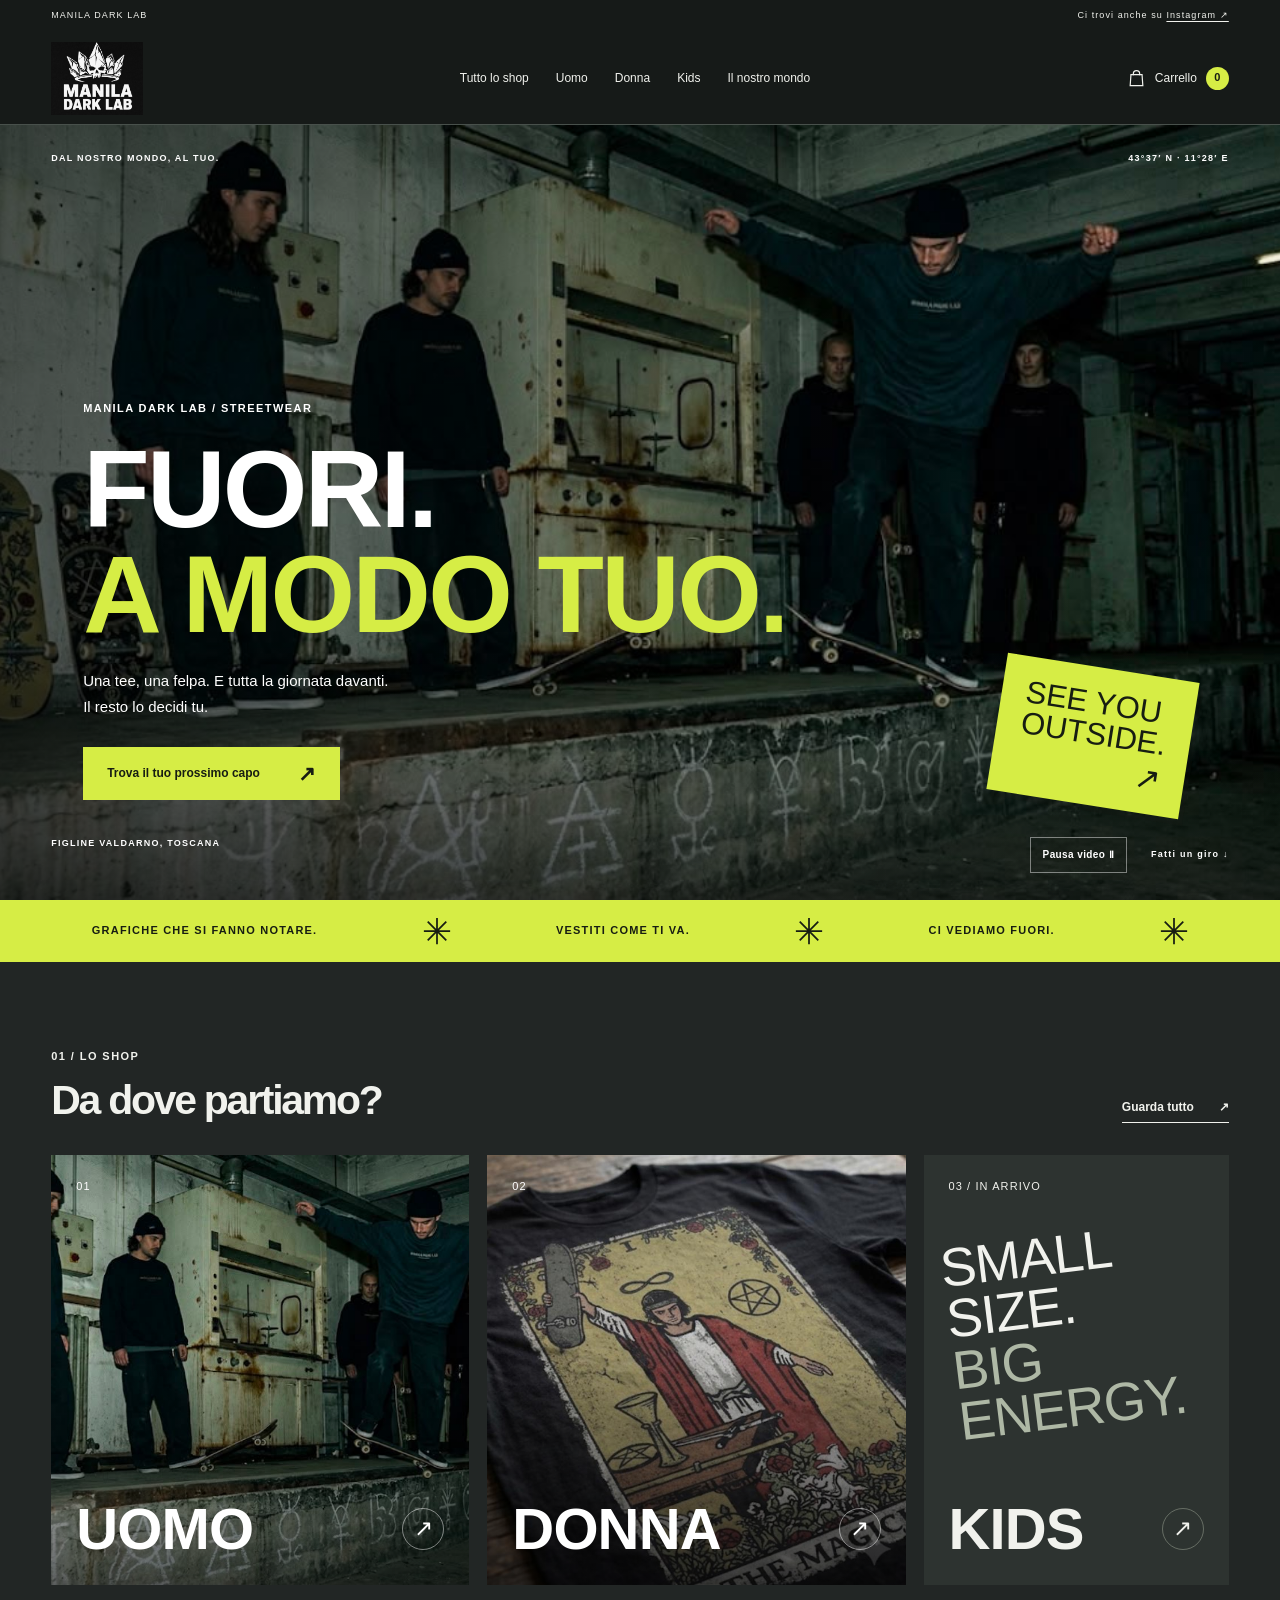
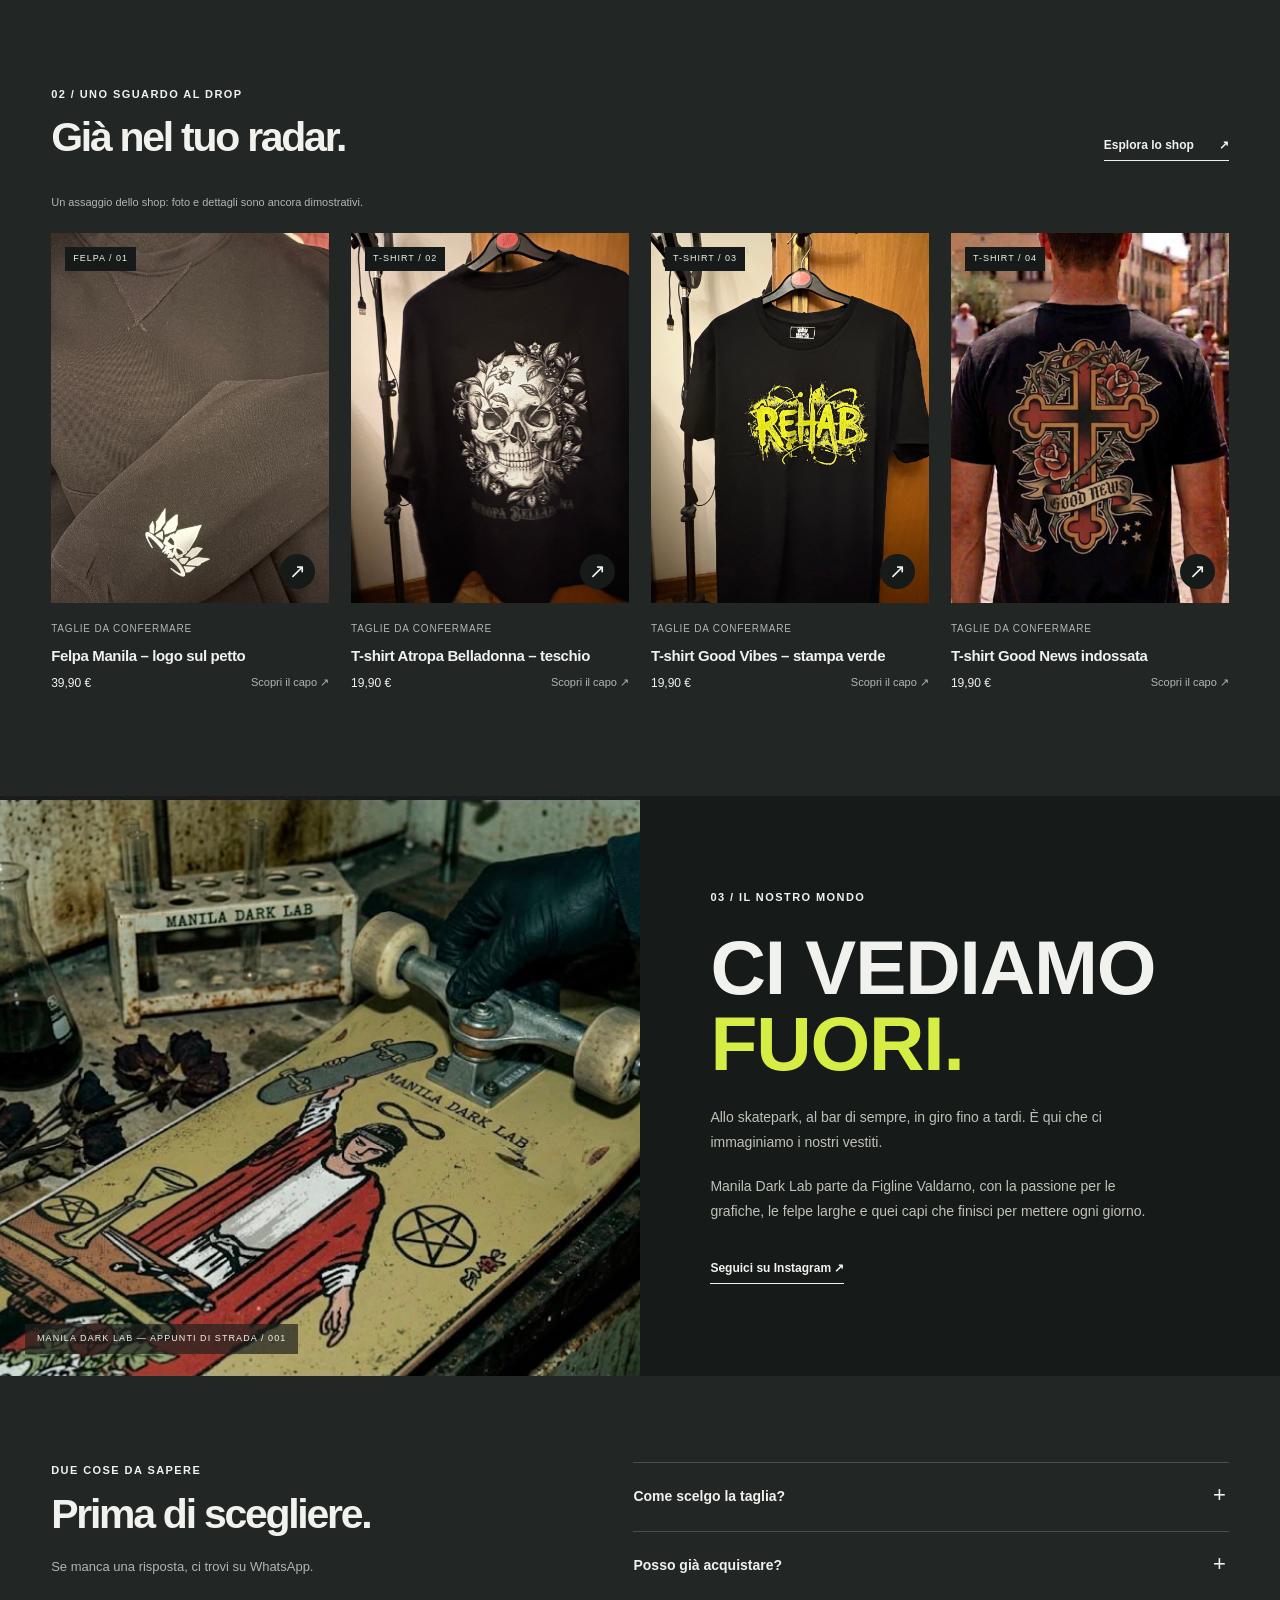
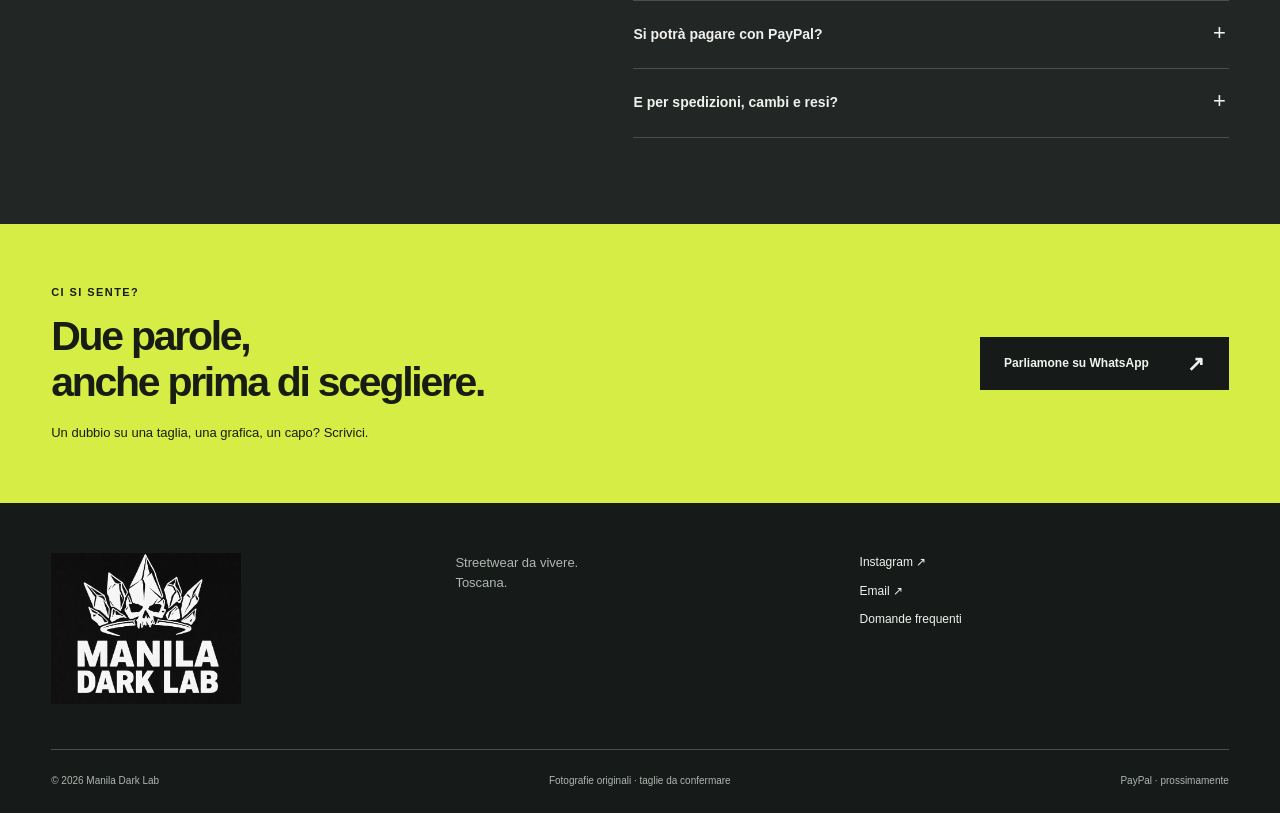
==== index.html @ 898819aa "Complete outlet, scoped discounts, 3-for-2, gallery, sections and soft deletion" ====
<!doctype html>
<html lang="it"><head><meta charset="utf-8"><meta name="viewport" content="width=device-width,initial-scale=1"><meta name="theme-color" content="#222625"><meta name="description" content="Manila Dark Lab. T-shirt, felpe e grafiche di strada. Streetwear da Toscana."><title>Streetwear, a modo tuo — Manila Dark Lab</title><link rel="icon" href="logo-manila-dark-lab.jpeg" type="image/jpeg"><link rel="stylesheet" href="styles.css?v=40"><script src="supabase-config.js?v=1" defer></script><script src="catalog.js?v=11.0" defer></script><script src="shipping.js?v=10.6" defer></script><script src="script.js?v=40" defer></script><script src="theme-loader.js?v=2" defer></script></head><body data-page="home"><a class="skip-link" href="#main">Vai al contenuto</a>
<div class="announcement"><span>MANILA DARK LAB</span><span>Ci trovi anche su <a href="https://www.instagram.com/manila_dark_lab/" target="_blank" rel="noopener noreferrer">Instagram ↗</a></span></div>
<header class="site-header"><a class="brand-logo" href="index.html" aria-label="Manila Dark Lab, home"><img src="logo-manila-dark-lab.jpeg" alt="Manila Dark Lab — teschio con corona di cristalli" width="659" height="523"></a>
<nav class="desktop-nav" aria-label="Navigazione principale"><a href="shop.html" data-nav="shop">Tutto lo shop</a><a href="man.html" data-nav="man">Uomo</a><a href="woman.html" data-nav="woman">Donna</a><a href="kids.html" data-nav="kids">Kids</a><a href="index.html#about">Il nostro mondo</a></nav>
<div class="header-actions"><button class="bag-button" id="cartOpen" aria-label="Apri carrello, 0 articoli"><svg width="19" height="21" viewBox="0 0 24 24" fill="none" stroke="currentColor" stroke-width="1.5" aria-hidden="true"><path d="M5 7h14l1 14H4L5 7Z"/><path d="M8 8V6a4 4 0 0 1 8 0v2"/></svg><span class="bag-label">Carrello</span><span id="cartCount">0</span></button><button class="menu-button" id="menuOpen" aria-label="Apri menu"><span class="menu-bars" aria-hidden="true"><span></span><span></span><span></span></span></button></div></header><main id="main"><section class="hero"><div class="hero-image"><video id="heroVideo" muted loop playsinline preload="metadata" poster="ambient-industrial.jpg" aria-label="Video Manila Dark Lab: una sessione di skate in uno skatepark"><source src="manila-intro.mp4" type="video/mp4"></video></div><div class="hero-shade"></div><div class="hero-top"><span>DAL NOSTRO MONDO, AL TUO.</span><span>43°37′ N · 11°28′ E</span></div><div class="hero-copy"><p class="eyebrow light">MANILA DARK LAB / STREETWEAR</p><h1>FUORI.<br><span>A MODO TUO.</span></h1><p>Una tee, una felpa. E tutta la giornata davanti.<br>Il resto lo decidi tu.</p><a class="button acid" href="shop.html">Trova il tuo prossimo capo <span>↗</span></a></div><div class="hero-bottom"><span>FIGLINE VALDARNO, TOSCANA</span><div class="hero-bottom-actions"><button id="videoToggle" type="button" hidden>Riproduci video ▷</button><a href="#collection">Fatti un giro ↓</a></div></div><div class="hero-sticker" aria-hidden="true">SEE YOU<br>OUTSIDE. <span>↗</span></div></section>
<div class="brand-strip"><span>GRAFICHE CHE SI FANNO NOTARE.</span><span class="strip-star" aria-hidden="true"><svg viewBox="0 0 32 32" width="28" height="28" fill="none" stroke="currentColor" stroke-width="2"><path d="M16 1V31M1 16H31M5.4 5.4L26.6 26.6M26.6 5.4L5.4 26.6"/></svg></span><span>VESTITI COME TI VA.</span><span class="strip-star" aria-hidden="true"><svg viewBox="0 0 32 32" width="28" height="28" fill="none" stroke="currentColor" stroke-width="2"><path d="M16 1V31M1 16H31M5.4 5.4L26.6 26.6M26.6 5.4L5.4 26.6"/></svg></span><span>CI VEDIAMO FUORI.</span><span class="strip-star" aria-hidden="true"><svg viewBox="0 0 32 32" width="28" height="28" fill="none" stroke="currentColor" stroke-width="2"><path d="M16 1V31M1 16H31M5.4 5.4L26.6 26.6M26.6 5.4L5.4 26.6"/></svg></span></div>
<section class="section" id="collection"><div class="section-heading"><div><p class="eyebrow">01 / LO SHOP</p><h2>Da dove partiamo?</h2></div><a class="text-link" href="shop.html">Guarda tutto <span>↗</span></a></div><div class="collection-grid"><a class="collection-card" href="man.html"><img src="ambient-industrial.jpg" alt="Felpe e t-shirt tra cemento e skate" loading="lazy" width="1059" height="575"><span class="card-number">01</span><div><h3>UOMO</h3><span class="circle-arrow">↗</span></div></a><a class="collection-card" href="woman.html"><div class="collection-photo demo-crop"><img src="woman-tee-tarot.jpg" alt="T-shirt grafica The Magician della selezione donna" loading="lazy"></div><span class="card-number">02</span><div><h3>DONNA</h3><span class="circle-arrow">↗</span></div></a><a class="collection-card kids-card" href="kids.html"><span class="card-number">03 / IN ARRIVO</span><div class="kids-art" aria-hidden="true">SMALL<br> SIZE.<br><span>BIG<br> ENERGY.</span></div><div><h3>KIDS</h3><span class="circle-arrow">↗</span></div></a></div></section>
<section class="section featured-section"><div class="section-heading"><div><p class="eyebrow">02 / UNO SGUARDO AL DROP</p><h2>Già nel tuo radar.</h2></div><a class="text-link" href="shop.html">Esplora lo shop <span>↗</span></a></div><p class="preview-note">Un assaggio dello shop: foto e dettagli sono ancora dimostrativi.</p><div class="products" id="featuredProducts"></div></section>
<section class="about-section" id="about"><div class="about-photo"><img src="ambient-lab.jpg" alt="Dettaglio di una tavola da skate Manila Dark Lab" loading="lazy"><span class="photo-caption">MANILA DARK LAB — APPUNTI DI STRADA / 001</span></div><div class="about-copy"><p class="eyebrow">03 / IL NOSTRO MONDO</p><h2>CI VEDIAMO<br><span>FUORI.</span></h2><p>Allo skatepark, al bar di sempre, in giro fino a tardi. È qui che ci immaginiamo i nostri vestiti.</p><p>Manila Dark Lab parte da Figline Valdarno, con la passione per le grafiche, le felpe larghe e quei capi che finisci per mettere ogni giorno.</p><a class="text-link" href="https://www.instagram.com/manila_dark_lab/" target="_blank" rel="noopener noreferrer">Seguici su Instagram ↗</a></div></section>
<section class="section faq-section" id="faq"><div><p class="eyebrow">DUE COSE DA SAPERE</p><h2>Prima di scegliere.</h2><p class="muted">Se manca una risposta, ci trovi su WhatsApp.</p></div><div class="faq-list"><details><summary>Come scelgo la taglia?</summary><p>Nella scheda trovi le taglie previste. Le misure dei capi definitivi arriveranno con la collezione: nel frattempo scrivici, ti aiutiamo a scegliere.</p></details><details><summary>Posso già acquistare?</summary><p>Stiamo preparando lo shop. Per ora puoi esplorare il catalogo dimostrativo e chiederci informazioni sui capi via WhatsApp. Ti confermeremo disponibilità e prezzo prima di un eventuale ordine.</p></details><details><summary>Si potrà pagare con PayPal?</summary><p>Sì, PayPal è previsto nello shop. Il pulsante è già nel carrello, ma i pagamenti online non sono ancora attivi.</p></details><details><summary>E per spedizioni, cambi e resi?</summary><p>La spedizione costa 4,90 € in Italia, 10 € negli altri Paesi UE e 15 € nei Paesi extra UE. Scegli la destinazione nel carrello per vedere il totale. Tempi e condizioni di cambio e reso saranno pubblicati prima dell’apertura dello shop.</p></details></div></section></main><section class="contact-section" id="contatti"><div><p class="eyebrow">CI SI SENTE?</p><h2>Due parole,<br>anche prima di scegliere.</h2><p>Un dubbio su una taglia, una grafica, un capo? Scrivici.</p></div><a class="button dark" href="https://wa.me/393934927764" target="_blank" rel="noopener noreferrer">Parliamone su WhatsApp <span>↗</span></a></section>
<footer class="site-footer"><div class="footer-top"><a class="brand-logo" href="index.html"><img src="logo-manila-dark-lab.jpeg" alt="Manila Dark Lab — teschio con corona di cristalli" width="659" height="523"></a><p>Streetwear da vivere.<br>Toscana.</p><div><a href="https://www.instagram.com/manila_dark_lab/" target="_blank" rel="noopener noreferrer">Instagram ↗</a><a href="mailto:maniladarklab@gmail.com">Email ↗</a><a href="index.html#faq">Domande frequenti</a></div></div><div class="footer-bottom"><span>© 2026 Manila Dark Lab</span><span class="preview-label">Fotografie originali · taglie da confermare</span><span>PayPal · prossimamente</span></div></footer><dialog class="cart-drawer" id="cartDrawer" aria-labelledby="cartTitle"><div class="drawer-heading"><div><p class="eyebrow">LE TUE SCELTE</p><h2 id="cartTitle">Il carrello<span class="accent">.</span></h2></div><button class="close-button" data-close="cartDrawer" aria-label="Chiudi carrello">×</button></div><div id="cartItems" class="cart-items"></div><div id="cartCheckout"><div class="cart-total"><span>Subtotale</span><strong id="cartTotal">0,00 €</strong></div><div class="shipping-estimate"><label for="shippingDestination">Dove spediamo?</label><select id="shippingDestination" aria-describedby="shippingNote"><option value="">Scegli la destinazione</option></select><div class="shipping-line"><span>Spedizione</span><span id="shippingCost">Scegli la destinazione</span></div><div class="order-total"><span>Totale</span><strong id="orderTotal" aria-live="polite">Da confermare</strong></div><p class="small muted" id="shippingNote">Scegli la destinazione per conoscere le spese di spedizione.</p></div><div class="payment-box"><p class="eyebrow">COME VUOI CONTINUARE?</p><button class="paypal-button" id="paypalButton" aria-describedby="paypalNote">Continua con <span class="paypal-logo">Pay<span>Pal</span></span><span class="soon-tag">In arrivo</span></button><p class="small muted" id="paypalNote">I pagamenti online non sono ancora attivi.</p><p id="paypalStatus" class="payment-status" role="status" hidden></p><span class="or-divider">oppure</span><form id="orderForm"><label for="customerName">Il tuo nome <span class="muted">(facoltativo)</span></label><input id="customerName" name="name" autocomplete="given-name" maxlength="80" placeholder="Come ti chiami?"><label for="customerNotes">Vuoi dirci qualcosa? <span class="muted">(facoltativo)</span></label><textarea id="customerNotes" name="notes" rows="2" maxlength="800" placeholder="Un dubbio sulla taglia, per esempio"></textarea><button class="button dark full-width" type="submit">Chiedi disponibilità su WhatsApp <span>↗</span></button><p class="small muted">Si apre una bozza con i capi scelti. Sarai tu a inviarla: nessun ordine o pagamento automatico.</p></form></div></div></dialog>
<dialog class="mobile-menu" id="mobileMenu" aria-labelledby="menuTitle"><div class="drawer-heading"><h2 id="menuTitle">Fai un giro.</h2><button class="close-button" data-close="mobileMenu" aria-label="Chiudi menu">×</button></div><nav aria-label="Menu mobile"><a href="shop.html">Tutto lo shop <span>↗</span></a><a href="man.html">Uomo <span>01</span></a><a href="woman.html">Donna <span>02</span></a><a href="kids.html">Kids <span>03</span></a><a href="index.html#about">Il nostro mondo</a><a href="index.html#contatti">Contatti</a></nav><p class="eyebrow">MANILA DARK LAB</p></dialog><div class="toast" id="toast" role="status"></div><noscript><p class="noscript-note">Per scegliere taglie e usare il carrello, attiva JavaScript. Puoi contattarci anche su <a href="https://wa.me/393934927764">WhatsApp</a>.</p></noscript></body></html>
---- styles.css ----
/* Manila Dark Lab — shared visual system */
:root {
  --paper:#222625;
  --ink:#f1f2ed;
  --muted:#b0b7b0;
  --line:#48504b;
  --acid:#d6ed45;
  --white:#fff;
  --deep:#161a18;
  --surface:#2d3330;
  --on-acid:#171d12;
  color-scheme:dark;
  --display:Impact,'Arial Narrow','Helvetica Neue',sans-serif;
  --body:'Helvetica Neue',Helvetica,Arial,sans-serif
}
* {
  box-sizing:border-box
}
html {
  scroll-behavior:smooth;
  scroll-padding-top:100px
}
body {
  margin:0;
  background:var(--paper);
  color:var(--ink);
  font-family:var(--body);
  font-size:15px;
  line-height:1.55;
  -webkit-font-smoothing:antialiased
}
body:has(dialog[open]) {
  overflow:hidden
}
button,input,textarea,select {
  font:inherit
}
button,a,input,textarea,select {
  -webkit-tap-highlight-color:transparent
}
button,a {
  touch-action:manipulation
}
button {
  cursor:pointer
}
a {
  color:inherit;
  text-decoration:none
}
button {
  color:inherit
}
img {
  display:block;
  max-width:100%
}
h1,h2,h3,p {
  margin:0
}
h1,h2,h3 {
  line-height:1.05
}
button:disabled {
  cursor:not-allowed;
  opacity:.4
}
:focus-visible {
  outline:3px solid var(--acid);
  outline-offset:5px
}
::selection {
  background:var(--acid);
  color:var(--ink)
}
[hidden] {
  display:none!important
}
.muted {
  color:var(--muted)
}
.small {
  font-size:12px;
  line-height:1.6
}
.accent {
  color:var(--acid)
}
.eyebrow {
  font-size:11px;
  font-weight:700;
  letter-spacing:.13em;
  line-height:1.5
}
.skip-link {
  position:fixed;
  top:10px;
  left:10px;
  z-index:20;
  transform:translateY(-160%);
  background:var(--acid);
  padding:14px
}
.skip-link:focus {
  transform:none
}
.announcement {
  height:32px;
  padding:0 4%;
  display:flex;
  align-items:center;
  justify-content:space-between;
  background:var(--deep);
  color:var(--ink);
  font-size:9px;
  letter-spacing:.12em
}
.announcement a {
  text-decoration:underline;
  text-underline-offset:3px
}
.site-header {
  height:93px;
  padding:0 4%;
  display:flex;
  align-items:center;
  justify-content:space-between;
  gap:25px;
  background:var(--paper);
  border-bottom:1px solid var(--line);
  position:sticky;
  top:0;
  z-index:10
}
.brand-logo {
  display:block;
  flex-shrink:0;
  width:92px;
  line-height:0
}
.brand-logo img {
  width:100%;
  height:auto;
  filter:invert(1) grayscale(1);
  mix-blend-mode:screen
}
.site-footer .brand-logo {
  width:190px
}
.desktop-nav {
  display:flex;
  align-items:center;
  gap:27px
}
.desktop-nav a {
  font-size:12px;
  position:relative;
  padding:8px 0
}
.desktop-nav a:after {
  content:'';
  position:absolute;
  height:2px;
  background:var(--ink);
  left:0;
  right:100%;
  bottom:1px;
  transition:right .2s
}
.desktop-nav a:hover:after,.desktop-nav a[aria-current]:after {
  right:0
}
.header-actions {
  display:flex;
  gap:20px;
  align-items:center
}
.bag-button,.menu-button {
  background:none;
  border:0;
  display:flex;
  align-items:center;
  gap:9px;
  padding:12px 0;
  font-size:12px
}
.bag-button #cartCount {
  display:grid;
  place-items:center;
  background:var(--acid);
  height:23px;
  min-width:23px;
  border-radius:50%;
  font-size:11px;
  font-weight:700
}
.menu-button {
  display:none;
  font-size:23px;
  width:30px;
  justify-content:center
}
.hero {
  position:relative;
  min-height:560px;
  height:calc(100svh - 125px);
  max-height:900px;
  color:var(--white);
  background:#353d39;
  overflow:hidden
}
.hero-image,.hero-shade {
  position:absolute;
  inset:0
}
.hero-image img,.hero-image video {
  width:100%;
  height:100%;
  object-fit:cover;
  object-position:50% 49%
}
.hero-shade {
  background:linear-gradient(90deg,rgba(0,0,0,.58),rgba(0,0,0,.05) 85%),linear-gradient(0deg,rgba(0,0,0,.55),transparent 35%)
}
.hero-top,.hero-bottom {
  position:absolute;
  left:4%;
  right:4%;
  display:flex;
  justify-content:space-between;
  font-size:9px;
  letter-spacing:.14em;
  font-weight:600
}
.hero-top {
  top:27px
}
.hero-bottom {
  bottom:27px
}
.hero-copy {
  position:absolute;
  left:6.5%;
  bottom:100px
}
.hero-copy h1 {
  font-family:var(--display);
  font-size:clamp(76px,8.5vw,145px);
  letter-spacing:-.025em;
  line-height:.97;
  margin:20px 0
}
.hero-copy h1 span {
  color:var(--acid)
}
.hero-copy>p:not(.eyebrow) {
  font-size:15px;
  line-height:1.7;
  margin-bottom:28px
}
.button {
  min-height:52px;
  display:inline-flex;
  align-items:center;
  justify-content:space-between;
  gap:38px;
  padding:15px 23px;
  font-size:12px;
  font-weight:700;
  border:1px solid transparent;
  transition:background .2s,transform .2s
}
.button:hover {
  transform:translateY(-2px)
}
.button span {
  font-size:21px;
  line-height:1
}
.button.acid {
  background:var(--acid);
  color:var(--on-acid)
}
.button.acid:hover {
  background:#e4f87b
}
.button.dark {
  background:var(--acid);
  color:var(--on-acid)
}
.button.dark:hover {
  background:#e4f87b
}
.full-width {
  width:100%;
  justify-content:center;
  gap:15px
}
.hero-sticker {
  position:absolute;
  right:7%;
  bottom:95px;
  transform:rotate(9deg);
  background:var(--acid);
  color:var(--ink);
  padding:20px 24px;
  font-family:var(--display);
  font-size:31px;
  line-height:1;
  box-shadow:5px 6px 0 #15181033
}
.hero-sticker span {
  display:block;
  text-align:right;
  margin-top:5px
}
.brand-strip {
  display:flex;
  align-items:center;
  justify-content:space-around;
  gap:24px;
  padding:17px 4%;
  background:var(--acid);
  white-space:nowrap;
  overflow:hidden;
  font-size:11px;
  font-weight:800;
  letter-spacing:.11em
}
.strip-star {
  font-size:28px;
  line-height:1
}
.section {
  padding:86px 4%
}
.section-heading {
  display:flex;
  justify-content:space-between;
  align-items:end;
  gap:24px;
  margin-bottom:32px
}
.section-heading h2,.contact-section h2,.faq-section h2 {
  font-size:clamp(28px,3.2vw,44px);
  font-weight:600;
  letter-spacing:-.055em;
  line-height:1.13;
  margin-top:12px
}
.text-link {
  display:inline-flex;
  align-items:center;
  gap:25px;
  font-size:12px;
  font-weight:600;
  border:0;
  border-bottom:1px solid currentColor;
  background:none;
  padding:5px 0;
  text-align:left
}
.text-link:hover {
  color:var(--acid)
}
.collection-grid {
  display:grid;
  grid-template-columns:1fr 1fr .73fr;
  gap:18px
}
.collection-card {
  position:relative;
  height:430px;
  color:white;
  background:#252a25;
  overflow:hidden
}
.collection-card>img {
  height:100%;
  width:100%;
  object-fit:cover;
  transition:transform .6s
}
.collection-card:after {
  content:'';
  position:absolute;
  inset:0;
  background:linear-gradient(0deg,#0009,transparent 55%);
  pointer-events:none
}
.collection-card:hover>img {
  transform:scale(1.04)
}
.card-number {
  position:absolute;
  top:23px;
  left:25px;
  font-size:11px;
  letter-spacing:.1em;
  z-index:1
}
.collection-card>div:last-child {
  position:absolute;
  bottom:25px;
  left:25px;
  right:25px;
  display:flex;
  align-items:center;
  justify-content:space-between;
  z-index:1
}
.collection-card h3 {
  font-family:var(--display);
  font-size:58px;
  letter-spacing:-.015em
}
.circle-arrow {
  display:grid;
  place-items:center;
  width:42px;
  height:42px;
  border:1px solid #fff7;
  border-radius:50%;
  font-size:23px
}
.kids-card {
  background:var(--surface);
  color:var(--ink)
}
.kids-card:after {
  display:none
}
.kids-card .circle-arrow {
  border-color:#a8b19e77
}
.kids-art {
  position:absolute;
  top:74px;
  left:25px;
  font-family:var(--display);
  font-size:54px;
  line-height:.95;
  letter-spacing:-.02em;
  transform:rotate(-7deg)
}
.kids-art span {
  color:#aeb8a5
}
.featured-section {
  padding-top:15px
}
.preview-note {
  font-size:11px;
  color:var(--muted);
  margin-bottom:22px;
  line-height:1.65
}
.products {
  display:grid;
  grid-template-columns:repeat(4,minmax(0,1fr));
  gap:22px
}
.product-card {
  min-width:0
}
.product-image {
  position:relative;
  aspect-ratio:3/4;
  background:var(--surface);
  overflow:hidden
}
.product-image>img {
  width:100%;
  height:100%;
  object-fit:cover;
  transition:transform .5s
}
.product-card a:hover .product-image>img {
  transform:scale(1.035)
}
.demo-crop {
  position:relative;
  overflow:hidden
}
.demo-crop>img {
  position:absolute;
  left:0;
  top:-24%;
  width:100%;
  height:150%;
  max-width:none;
  object-fit:cover
}
.product-index {
  position:absolute;
  top:14px;
  left:14px;
  font-size:9px;
  letter-spacing:.11em;
  background:var(--paper);
  padding:5px 8px
}
.product-view {
  position:absolute;
  bottom:14px;
  right:14px;
  background:var(--paper);
  width:35px;
  height:35px;
  border-radius:50%;
  display:grid;
  place-items:center;
  font-size:20px;
  transition:background .2s
}
.product-card a:hover .product-view {
  background:var(--acid)
}
.product-info {
  padding:18px 0
}
.product-type {
  font-size:10px;
  letter-spacing:.08em;
  color:var(--muted);
  margin-bottom:8px;
  text-transform:uppercase
}
.product-info h3 {
  font-size:15px;
  line-height:1.4;
  font-weight:600;
  letter-spacing:-.025em
}
.product-bottom {
  margin-top:8px;
  display:flex;
  justify-content:space-between;
  gap:10px;
  font-size:12px
}
.product-bottom span:last-child {
  font-size:11px;
  color:var(--muted)
}
.about-section {
  display:grid;
  grid-template-columns:1fr 1fr;
  background:var(--deep);
  color:var(--ink)
}
.about-photo {
  position:relative;
  min-height:580px
}
.about-photo>img {
  width:100%;
  height:100%;
  position:absolute;
  object-fit:cover;
  object-position:60%
}
.photo-caption {
  position:absolute;
  bottom:22px;
  left:25px;
  font-size:9px;
  letter-spacing:.12em;
  background:#20211eb3;
  padding:8px 12px
}
.about-copy {
  padding:70px 13% 70px 11%;
  align-self:center
}
.about-copy h2 {
  font-family:var(--display);
  font-size:clamp(58px,6vw,90px);
  line-height:1;
  letter-spacing:-.015em;
  margin:23px 0
}
.about-copy h2 span {
  color:var(--acid)
}
.about-copy>p:not(.eyebrow) {
  color:#c0c2b7;
  font-size:14px;
  line-height:1.8;
  margin-bottom:18px;
  max-width:460px
}
.about-copy .text-link {
  margin-top:12px
}
.faq-section {
  display:grid;
  grid-template-columns:1fr 1.25fr;
  gap:9%
}
.faq-section>.muted,.faq-section>div>.muted {
  margin-top:20px;
  font-size:13px
}
.faq-list {
  border-top:1px solid var(--line)
}
details {
  border-bottom:1px solid var(--line)
}
summary {
  cursor:pointer;
  list-style:none;
  font-size:14px;
  font-weight:600;
  padding:23px 35px 23px 0;
  position:relative
}
summary::-webkit-details-marker {
  display:none
}
summary:after {
  content:'+';
  font-size:22px;
  font-weight:400;
  position:absolute;
  right:3px;
  top:15px
}
details[open]>summary:after {
  content:'−'
}
details>p {
  font-size:13px;
  color:var(--muted);
  padding-bottom:23px;
  line-height:1.8;
  max-width:580px
}
.contact-section {
  padding:60px 4%;
  background:var(--acid);
  display:flex;
  align-items:center;
  justify-content:space-between;
  gap:35px
}
.contact-section p:not(.eyebrow) {
  font-size:13px;
  margin-top:18px
}
.site-footer {
  padding:50px 4% 24px
}
.footer-top {
  display:grid;
  grid-template-columns:1fr 1fr 1fr;
  gap:35px;
  padding-bottom:45px
}
.footer-top>p {
  font-size:13px;
  color:var(--muted)
}
.footer-top>div {
  display:flex;
  flex-direction:column;
  align-items:start;
  gap:10px;
  font-size:12px
}
.footer-bottom {
  border-top:1px solid var(--line);
  padding-top:23px;
  display:flex;
  justify-content:space-between;
  gap:15px;
  font-size:10px;
  color:var(--muted)
}
.catalog-heading {
  padding:40px 4% 48px
}
.breadcrumb {
  font-size:11px;
  color:var(--muted)
}
a.breadcrumb:hover {
  text-decoration:underline
}
.catalog-intro {
  display:flex;
  align-items:end;
  justify-content:space-between;
  gap:40px;
  margin-top:38px
}
.catalog-intro h1 {
  font-family:var(--display);
  font-size:clamp(62px,7vw,108px);
  letter-spacing:-.025em;
  line-height:1.1;
  margin-top:14px
}
.catalog-intro>p {
  max-width:325px;
  font-size:14px;
  color:var(--muted);
  margin-bottom:12px
}
.catalog-section {
  padding-top:0
}
.catalog-toolbar {
  border-top:1px solid var(--line);
  border-bottom:1px solid var(--line);
  padding:18px 0;
  display:flex;
  justify-content:space-between;
  align-items:center;
  gap:20px
}
.filter-tabs {
  display:flex;
  gap:8px
}
.filter-tabs button {
  border:1px solid var(--line);
  padding:9px 21px;
  background:transparent;
  font-size:12px;
  border-radius:2px;
  min-height:42px
}
.filter-tabs button.active {
  background:var(--ink);
  color:var(--paper);
  border-color:var(--ink)
}
.sort-label {
  display:flex;
  gap:12px;
  align-items:center;
  font-size:11px;
  color:var(--muted)
}
select {
  background:transparent;
  border:0;
  color:var(--ink);
  max-width:175px;
  padding:9px 0;
  font-size:12px
}
.catalog-meta {
  display:flex;
  justify-content:space-between;
  gap:20px;
  margin:24px 0;
  font-size:10px;
  color:var(--muted)
}
.catalog-products {
  row-gap:32px
}
.no-results {
  padding:80px 0;
  text-align:center
}
.no-results p {
  margin:20px 0
}
.kids-coming {
  padding:90px 4% 105px;
  text-align:center;
  background:var(--acid)
}
.kids-coming h1 {
  font-family:var(--display);
  font-size:clamp(62px,10vw,148px);
  letter-spacing:-.025em;
  line-height:.98;
  margin:35px 0
}
.kids-coming h1>span {
  -webkit-text-stroke:1px var(--ink);
  color:transparent
}
.kids-coming p:not(.eyebrow) {
  font-size:15px;
  margin-bottom:30px
}
.kids-coming>.text-link {
  display:table;
  margin:28px auto 0
}
.product-page {
  padding-top:35px
}
.product-detail {
  display:grid;
  grid-template-columns:1.1fr 1fr;
  gap:7%;
  margin-top:25px;
  align-items:start
}
.detail-image {
  aspect-ratio:4/5;
  background:var(--surface)
}
.image-caption {
  font-size:9px;
  letter-spacing:.08em;
  color:var(--muted);
  margin-top:12px
}
.product-copy {
  padding-top:14px
}
.product-copy h1 {
  font-size:clamp(30px,3.3vw,50px);
  letter-spacing:-.045em;
  font-weight:600;
  line-height:1.1;
  margin:17px 0 12px
}
.product-copy>.muted {
  font-size:13px
}
.detail-price {
  font-size:23px;
  margin:22px 0 10px
}
.product-description {
  font-size:14px;
  color:var(--muted);
  line-height:1.8;
  margin:20px 0 28px
}
.size-heading {
  display:flex;
  justify-content:space-between;
  gap:15px;
  align-items:center;
  font-size:13px;
  margin-bottom:15px
}
.size-heading .text-link {
  font-size:11px
}
.size-options {
  display:flex;
  flex-wrap:wrap;
  gap:9px
}
.size-chip {
  min-width:52px;
  min-height:48px;
  background:none;
  border:1px solid #657064;
  font-size:13px
}
.size-chip[aria-pressed=true] {
  background:var(--ink);
  color:var(--paper);
  border-color:var(--ink)
}
.selection-error {
  min-height:25px;
  font-size:12px;
  color:#ffb6a7;
  padding-top:7px
}
.purchase-row {
  display:flex;
  gap:12px;
  margin:12px 0
}
.purchase-row>.button {
  flex:1;
  justify-content:space-between;
  padding-inline:19px
}
.quantity-selector {
  display:flex;
  align-items:center;
  border:1px solid #657064;
  height:52px
}
.quantity-selector button {
  width:38px;
  height:100%;
  border:0;
  background:none;
  font-size:19px
}
.quantity-selector output {
  min-width:22px;
  text-align:center;
  font-size:13px
}
.product-accordions {
  margin-top:25px
}
.product-specs {
  margin:0 0 20px;
  font-size:12px
}
.product-specs>div {
  display:flex;
  justify-content:space-between;
  gap:20px;
  padding:5px 0
}
.product-specs dt {
  color:var(--muted)
}
.product-specs dd {
  margin:0;
  text-align:right
}
.related-section {
  padding-top:0
}
.related-section .products {
  grid-template-columns:repeat(4,minmax(0,1fr))
}
.related-section h2 {
  font-size:32px
}
.not-found {
  padding:65px 0
}
.not-found p {
  margin:20px 0
}
/* Native dialogs keep focus inside, including on Safari. */
dialog {
  border:0;
  color:var(--ink);
  background:var(--paper);
  padding:30px;
  max-height:100dvh;
  overscroll-behavior:contain
}
dialog::backdrop {
  background:#13161188;
  backdrop-filter:blur(3px);
  -webkit-backdrop-filter:blur(3px)
}
.cart-drawer,.mobile-menu {
  position:fixed;
  inset:0 0 0 auto;
  width:510px;
  max-width:100%;
  height:100%;
  height:100dvh;
  margin:0;
  padding:30px 32px;
  overflow-y:auto
}
.drawer-heading {
  display:flex;
  align-items:center;
  justify-content:space-between;
  gap:20px;
  margin-bottom:28px
}
.drawer-heading h2 {
  font-size:32px;
  letter-spacing:-.04em;
  font-weight:600;
  margin-top:7px
}
.close-button {
  background:none;
  border:1px solid var(--line);
  width:42px;
  height:42px;
  flex-shrink:0;
  font-size:28px;
  line-height:1;
  display:grid;
  place-items:center
}
.cart-items {
  border-top:1px solid var(--line)
}
.cart-empty {
  padding:65px 0;
  text-align:center
}
.cart-empty .empty-symbol {
  font-size:60px;
  color:#8b9181;
  margin-bottom:25px
}
.cart-empty h3 {
  font-size:24px;
  letter-spacing:-.04em
}
.cart-empty p {
  font-size:14px;
  color:var(--muted);
  margin:16px 0 28px
}
.cart-item {
  display:grid;
  grid-template-columns:80px 1fr;
  gap:18px;
  padding:24px 0;
  border-bottom:1px solid var(--line)
}
.cart-thumb {
  height:105px;
  background:var(--surface);
  display:block
}
.cart-item h3 {
  font-size:14px;
  line-height:1.4;
  margin-bottom:5px
}
.cart-item p {
  font-size:11px;
  color:var(--muted);
  margin-bottom:12px
}
.cart-item-bottom {
  display:flex;
  align-items:center;
  justify-content:space-between;
  gap:12px;
  font-size:12px
}
.cart-quantity {
  height:32px
}
.cart-quantity button {
  width:29px;
  font-size:15px
}
.cart-quantity output {
  min-width:19px;
  font-size:11px
}
.remove-item {
  border:0;
  border-bottom:1px solid var(--muted);
  background:none;
  font-size:10px;
  color:var(--muted);
  padding:0;
  margin-top:12px
}
.cart-total {
  display:flex;
  justify-content:space-between;
  font-size:18px;
  padding:25px 0 8px
}
.payment-box {
  border-top:1px solid var(--line);
  margin-top:25px;
  padding-top:23px
}
.paypal-button {
  margin:16px 0 8px;
  display:flex;
  justify-content:center;
  align-items:center;
  gap:8px;
  width:100%;
  min-height:52px;
  background:#ffc439;
  border:0;
  font-size:12px;
  font-weight:500
}
.paypal-button:hover {
  background:#ffd269
}
.paypal-logo {
  font-size:21px;
  font-weight:800;
  font-style:italic;
  color:#003087;
  letter-spacing:-.7px
}
.paypal-logo>span {
  color:#0065ae
}
.soon-tag {
  font-size:9px;
  border:1px solid #8f6b1e66;
  border-radius:3px;
  padding:2px 5px;
  margin-left:10px
}
.payment-status {
  padding:13px;
  background:#364033;
  font-size:12px;
  margin-top:12px
}
.or-divider {
  display:flex;
  align-items:center;
  gap:12px;
  font-size:10px;
  color:var(--muted);
  margin:23px 0
}
.or-divider:before,.or-divider:after {
  content:'';
  height:1px;
  background:var(--line);
  flex:1
}
.payment-box label {
  display:block;
  font-size:12px;
  margin:15px 0 6px
}
input,textarea {
  display:block;
  width:100%;
  border:1px solid #657064;
  background:transparent;
  color:var(--ink);
  border-radius:0;
  padding:12px;
  font-size:16px
}
textarea {
  resize:vertical
}
.payment-box form>.button {
  margin:20px 0 10px;
  font-size:11px
}
.mobile-menu nav {
  display:flex;
  flex-direction:column;
  margin:35px 0 50px
}
.mobile-menu nav a {
  font-size:27px;
  font-weight:500;
  letter-spacing:-.04em;
  padding:18px 0;
  border-bottom:1px solid var(--line);
  display:flex;
  align-items:center;
  justify-content:space-between
}
.mobile-menu nav a span {
  font-size:13px;
  font-weight:400;
  letter-spacing:0
}
.size-guide {
  width:540px;
  max-width:calc(100% - 30px)
}
.size-guide .drawer-heading {
  align-items:start
}
.size-guide h2 {
  font-size:28px
}
.size-guide>p {
  font-size:14px;
  line-height:1.8;
  color:var(--muted);
  margin:20px 0
}
.size-guide .button {
  margin-top:10px
}
.toast {
  position:fixed;
  left:50%;
  bottom:25px;
  transform:translate(-50%,20px);
  background:var(--ink);
  color:var(--paper);
  padding:13px 22px;
  font-size:12px;
  z-index:30;
  opacity:0;
  pointer-events:none;
  transition:.2s;
  max-width:90vw
}
.toast.show {
  opacity:1;
  transform:translate(-50%,0)
}
.noscript-note {
  padding:20px;
  background:var(--acid);
  text-align:center
}
@media(min-width:1600px) {
  .section,.site-header,.announcement,.contact-section,.site-footer,.catalog-heading {
    padding-left:max(4%,calc((100vw - 1500px)/2));
    padding-right:max(4%,calc((100vw - 1500px)/2))
  }
}
@media(max-width:1050px) {
  .desktop-nav {
    gap:17px
  }
  .desktop-nav a {
    font-size:11px
  }
  .site-header {
    gap:20px
  }
  .brand-logo {
    width:88px
  }
  .collection-card {
    height:365px
  }
  .kids-art {
    font-size:45px
  }
  .collection-card h3 {
    font-size:48px
  }
  .products {
    gap:17px
  }
  .about-copy {
    padding:50px 10%
  }
  .about-photo {
    min-height:520px
  }
  .product-detail {
    gap:5%
  }
  .purchase-row {
    flex-wrap:wrap
  }
  .purchase-row>.button {
    min-width:190px
  }
  .bag-label {
    display:none
  }
}
@media(max-width:760px) {
  html {
    scroll-padding-top:80px
  }
  .announcement {
    height:28px;
    font-size:8px;
    letter-spacing:.07em
  }
  .announcement>span:last-child {
    display:none
  }
  .announcement>span:first-child {
    margin:auto
  }
  .site-header {
    height:76px;
    padding:0 5%
  }
  .brand-logo {
    width:75px
  }
  .desktop-nav {
    display:none
  }
  .menu-button {
    display:flex
  }
  .header-actions {
    gap:23px
  }
  .hero {
    min-height:600px;
    height:calc(90svh - 104px);
    max-height:810px
  }
  .hero-image img,.hero-image video {
    object-position:56% 50%
  }
  .hero-shade {
    background:linear-gradient(0deg,#000b,transparent 85%),linear-gradient(90deg,#0005,transparent)
  }
  .hero-copy {
    left:6%;
    right:6%;
    bottom:82px
  }
  .hero-copy h1 {
    font-size:clamp(50px,12.6vw,96px);
    margin:16px 0
  }
  .hero-copy>p:not(.eyebrow) {
    font-size:13px;
    line-height:1.7;
    margin-bottom:24px
  }
  .hero-top {
    left:6%;
    right:6%;
    font-size:8px;
    top:22px
  }
  .hero-top>span:last-child {
    display:none
  }
  .hero-bottom {
    left:6%;
    right:6%;
    font-size:8px;
    bottom:22px
  }
  .hero-sticker {
    top:48px;
    right:7%;
    bottom:auto;
    padding:12px 15px;
    font-size:23px;
    transform:rotate(7deg)
  }
  .hero-sticker span {
    display:none
  }
  .hero-copy>.eyebrow {
    font-size:9px
  }
  .brand-strip {
    justify-content:flex-start;
    padding:14px 6%;
    font-size:9px;
    gap:24px
  }
  .strip-star {
    font-size:23px
  }
  .section {
    padding:55px 5%
  }
  .section-heading {
    margin-bottom:25px;
    align-items:start
  }
  .section-heading h2 {
    font-size:30px
  }
  .section-heading>.text-link {
    font-size:10px;
    gap:6px;
    white-space:nowrap;
    align-self:end
  }
  .eyebrow {
    font-size:9px
  }
  .collection-grid {
    grid-template-columns:1fr 1fr;
    gap:12px
  }
  .collection-card {
    height:300px
  }
  .collection-card h3 {
    font-size:42px
  }
  .collection-card>div:last-child {
    left:17px;
    right:17px;
    bottom:20px
  }
  .circle-arrow {
    height:30px;
    width:30px;
    font-size:18px
  }
  .card-number {
    top:17px;
    left:17px;
    font-size:9px
  }
  .kids-card {
    grid-column:span 2;
    height:160px
  }
  .kids-card>div:last-child {
    left:auto;
    right:20px;
    gap:20px
  }
  .kids-art {
    top:52px;
    left:25px;
    font-size:27px;
    line-height:1;
    transform:rotate(-6deg)
  }
  .kids-art br {
    display:none
  }
  .kids-art span {
    display:block
  }
  .featured-section {
    padding-top:8px
  }
  .products {
    grid-template-columns:repeat(2,minmax(0,1fr));
    gap:14px
  }
  .product-info {
    padding:13px 0
  }
  .product-info h3 {
    font-size:13px
  }
  .product-type {
    font-size:8px;
    margin-bottom:5px
  }
  .product-bottom {
    font-size:11px;
    display:block
  }
  .product-bottom span:last-child {
    display:block;
    margin-top:4px;
    font-size:10px
  }
  .product-index {
    font-size:8px;
    top:9px;
    left:9px;
    padding:4px 6px
  }
  .product-view {
    height:28px;
    width:28px;
    bottom:10px;
    right:10px;
    font-size:17px
  }
  .preview-note {
    font-size:10px
  }
  .about-section {
    grid-template-columns:1fr
  }
  .about-photo {
    min-height:340px
  }
  .about-copy {
    padding:45px 7% 55px
  }
  .about-copy h2 {
    font-size:66px
  }
  .about-copy>p:not(.eyebrow) {
    font-size:13px
  }
  .faq-section {
    grid-template-columns:1fr;
    gap:30px
  }
  .faq-section h2 {
    font-size:30px
  }
  .faq-section>div>.muted {
    margin-top:14px;
    font-size:12px
  }
  summary {
    font-size:13px;
    padding:20px 30px 20px 0
  }
  .contact-section {
    padding:42px 6%;
    display:block
  }
  .contact-section h2 {
    font-size:32px
  }
  .contact-section>.button {
    margin-top:28px;
    gap:35px
  }
  .contact-section p:not(.eyebrow) {
    font-size:12px
  }
  .site-footer {
    padding:40px 6% 24px
  }
  .footer-top {
    grid-template-columns:1fr 1fr;
    gap:30px;
    padding-bottom:30px
  }
  .footer-top>.brand-logo {
    grid-column:span 2
  }
  .footer-top>p {
    font-size:12px
  }
  .footer-top>div {
    font-size:11px
  }
  .footer-bottom {
    flex-direction:column;
    gap:10px
  }
  .catalog-heading {
    padding:28px 5% 33px
  }
  .catalog-intro {
    display:block;
    margin-top:28px
  }
  .catalog-intro h1 {
    font-size:clamp(46px,11vw,66px);
    margin-top:12px
  }
  .catalog-intro>p {
    font-size:13px;
    margin:20px 0 0;
    max-width:340px
  }
  .catalog-section {
    padding-top:0
  }
  .catalog-toolbar {
    flex-wrap:wrap;
    gap:14px;
    padding:15px 0
  }
  .filter-tabs button {
    padding:8px 19px;
    font-size:11px
  }
  .sort-label {
    justify-content:space-between;
    width:100%;
    font-size:10px
  }
  .sort-label select {
    font-size:11px
  }
  .catalog-meta {
    font-size:9px;
    align-items:start
  }
  .catalog-meta>span:last-child {
    max-width:180px;
    text-align:right
  }
  .kids-coming {
    padding:65px 5% 75px
  }
  .kids-coming h1 {
    font-size:clamp(54px,11.5vw,88px);
    margin:30px 0
  }
  .kids-coming p:not(.eyebrow) {
    font-size:13px
  }
  .kids-coming .button {
    font-size:11px;
    gap:18px
  }
  .product-page {
    padding-top:26px
  }
  .product-detail {
    grid-template-columns:1fr;
    gap:25px;
    margin-top:20px
  }
  .detail-image {
    aspect-ratio:4/4.5
  }
  .product-copy {
    padding-top:0
  }
  .product-copy h1 {
    font-size:36px
  }
  .product-description {
    font-size:13px
  }
  .detail-price {
    font-size:23px;
    margin-top:16px
  }
  .purchase-row {
    flex-wrap:nowrap;
    gap:10px
  }
  .purchase-row>.button {
    min-width:0;
    font-size:11px;
    padding:15px 13px;
    gap:6px
  }
  .quantity-selector button {
    width:32px
  }
  .related-section {
    padding-top:0
  }
  .related-section h2 {
    font-size:26px
  }
  .related-section .products {
    grid-template-columns:repeat(2,minmax(0,1fr))
  }
  .image-caption {
    font-size:8px
  }
  .cart-drawer,.mobile-menu {
    padding:25px 22px
  }
  .drawer-heading h2 {
    font-size:30px
  }
  .cart-item {
    gap:15px
  }
  .cart-item h3 {
    font-size:13px
  }
  .cart-item-bottom {
    font-size:11px
  }
  .size-guide {
    padding:24px
  }
  .size-guide h2 {
    font-size:24px
  }
  .size-guide .close-button {
    width:36px;
    height:36px
  }
  .size-guide>p {
    font-size:13px
  }
  .toast {
    width:max-content;
    max-width:90vw;
    text-align:center
  }
}
@media(prefers-reduced-motion:reduce) {
  html {
    scroll-behavior:auto
  }
  *,*:before,*:after {
    animation:none!important;
    transition:none!important
  }
}
.collection-card .collection-photo {
  position:absolute;
  inset:0
}
.collection-card:hover .collection-photo img {
  transform:scale(1.04);
  transition:transform .6s
}
@media(max-width:380px) {
  .cart-item {
    grid-template-columns:64px 1fr;
    gap:12px
  }
  .cart-drawer {
    padding:23px 18px
  }
  .section-heading {
    gap:14px
  }
  .section-heading h2 {
    font-size:27px
  }
  .collection-card h3 {
    font-size:35px
  }
  .collection-card>div:last-child {
    left:13px;
    right:13px
  }
  .purchase-row>.button {
    font-size:10px;
    padding-inline:10px
  }
}

.hero-bottom-actions { display:flex; align-items:center; gap:24px; }
#videoToggle { color:inherit; background:transparent; border:1px solid #ffffff70; padding:8px 12px; min-height:36px; font-size:10px; letter-spacing:.04em; }
#videoToggle:hover { background:#ffffff20; }
@media(max-width:760px) { .hero-bottom-actions { gap:12px; } #videoToggle { font-size:9px; padding:7px 9px; } .hero-bottom>span { max-width:105px; } }

.shipping-estimate { padding:18px 0 0; }
.shipping-estimate label { display:block; font-size:12px; font-weight:600; margin-bottom:8px; }
.shipping-estimate select { width:100%; max-width:none; min-height:46px; border:1px solid #657064; padding:10px 12px; font-size:14px; border-radius:0; }
.shipping-line { display:flex; justify-content:space-between; gap:16px; font-size:13px; margin-top:16px; }
.shipping-line>span:last-child { text-align:right; }
.order-total { display:flex; justify-content:space-between; gap:16px; padding:16px 0 10px; margin-top:16px; border-top:1px solid var(--line); font-size:19px; }
.order-total strong { text-align:right; }

/* Anthracite surfaces, with the original lime accent. */
::selection,.skip-link,.hero-sticker,.brand-strip,.contact-section,.kids-coming,.noscript-note { color:var(--on-acid); }
.bag-button #cartCount { color:var(--on-acid); }
.site-header,.site-footer { background:var(--deep); }
.brand-logo { isolation:isolate; }
.product-index,.product-view { background:var(--deep); color:var(--ink); }
.product-card a:hover .product-view { color:var(--on-acid); }
.filter-tabs button.active,.size-chip[aria-pressed=true] { background:var(--acid); color:var(--on-acid); border-color:var(--acid); }
.contact-section .button.dark,.kids-coming .button.dark { background:var(--deep); color:var(--ink); }
.contact-section .button.dark:hover,.kids-coming .button.dark:hover { background:#354032; }
.contact-section .text-link:hover,.kids-coming .text-link:hover { color:#394b11; }
.kids-coming h1>span { -webkit-text-stroke-color:var(--on-acid); }
.contact-section :focus-visible,.kids-coming :focus-visible,.skip-link:focus-visible { outline-color:var(--on-acid); }
.paypal-button { color:#172418; }
input::placeholder,textarea::placeholder { color:#a8b0a7; opacity:1; }
input,textarea,.shipping-estimate select { background:var(--deep); }
.shipping-estimate select { color-scheme:dark; }

/* Fotografie originali del Drive, separate dal catalogo dimostrativo */
.manila-original-gallery{display:grid;grid-template-columns:repeat(auto-fit,minmax(min(100%,220px),1fr));gap:20px;margin-top:26px}.manila-original-gallery figure{margin:0;min-width:0}.manila-original-gallery img{width:100%;height:320px;object-fit:cover;display:block;border-radius:2px}.manila-original-gallery figcaption{padding-top:8px;font-size:12px;letter-spacing:.08em;opacity:.65}

/* Consistent vector-like navigation icon and decorative mark on mobile/desktop */
.menu-bars { width:23px; height:18px; display:flex; flex-direction:column; justify-content:space-between; }
.menu-bars span { display:block; height:2px; width:100%; background:currentColor; border-radius:1px; }
.strip-star { display:inline-flex; align-items:center; justify-content:center; flex:none; }
.strip-star svg { display:block; width:28px; height:28px; }
@media(max-width:760px) { .menu-button { min-height:44px; min-width:44px; padding:10px; } .menu-bars { width:22px; height:17px; } .strip-star svg { width:23px; height:23px; } }

/* Dark Lab Manager seasonal visual themes; original styling stays the default. */
html[data-manila-theme="christmas"]{--paper:#19352c;--deep:#11251f;--surface:#29473b;--acid:#efc66c;--line:#4c725f;--on-acid:#18261b}
html[data-manila-theme="halloween"]{--paper:#291e30;--deep:#1b1423;--surface:#382a41;--acid:#ff9b3d;--line:#69536e;--on-acid:#241726}
html[data-manila-theme="pride"]{--paper:#24243d;--deep:#18182c;--surface:#333451;--acid:#f58ec1;--line:#65647f;--on-acid:#22172c}
html[data-manila-theme="special"]{--paper:#162c36;--deep:#10212b;--surface:#25404b;--acid:#70e8ee;--line:#52727b;--on-acid:#123039}
html[data-manila-theme] .announcement{border-bottom:2px solid var(--acid)}
html[data-manila-theme="christmas"] .hero-sticker::after{content:" ✦";color:var(--acid)}
html[data-manila-theme="halloween"] .hero-sticker::after{content:" ✦";color:var(--acid)}
html[data-manila-theme="pride"] .brand-strip{background:linear-gradient(90deg,#e75b69,#efb953,#6fbc8d,#6a8fe4,#ba79d1);color:#161a18}
html[data-manila-theme="special"] .hero-sticker{box-shadow:0 0 25px #70e8ee66}

.detail-thumbnails{display:flex;gap:12px;margin:12px 0;flex-wrap:wrap}.detail-thumbnails button{border:1px solid var(--line);background:var(--deep);padding:3px;cursor:pointer}.detail-thumbnails img{width:78px;height:100px;object-fit:cover}a[hidden]{display:none!important}
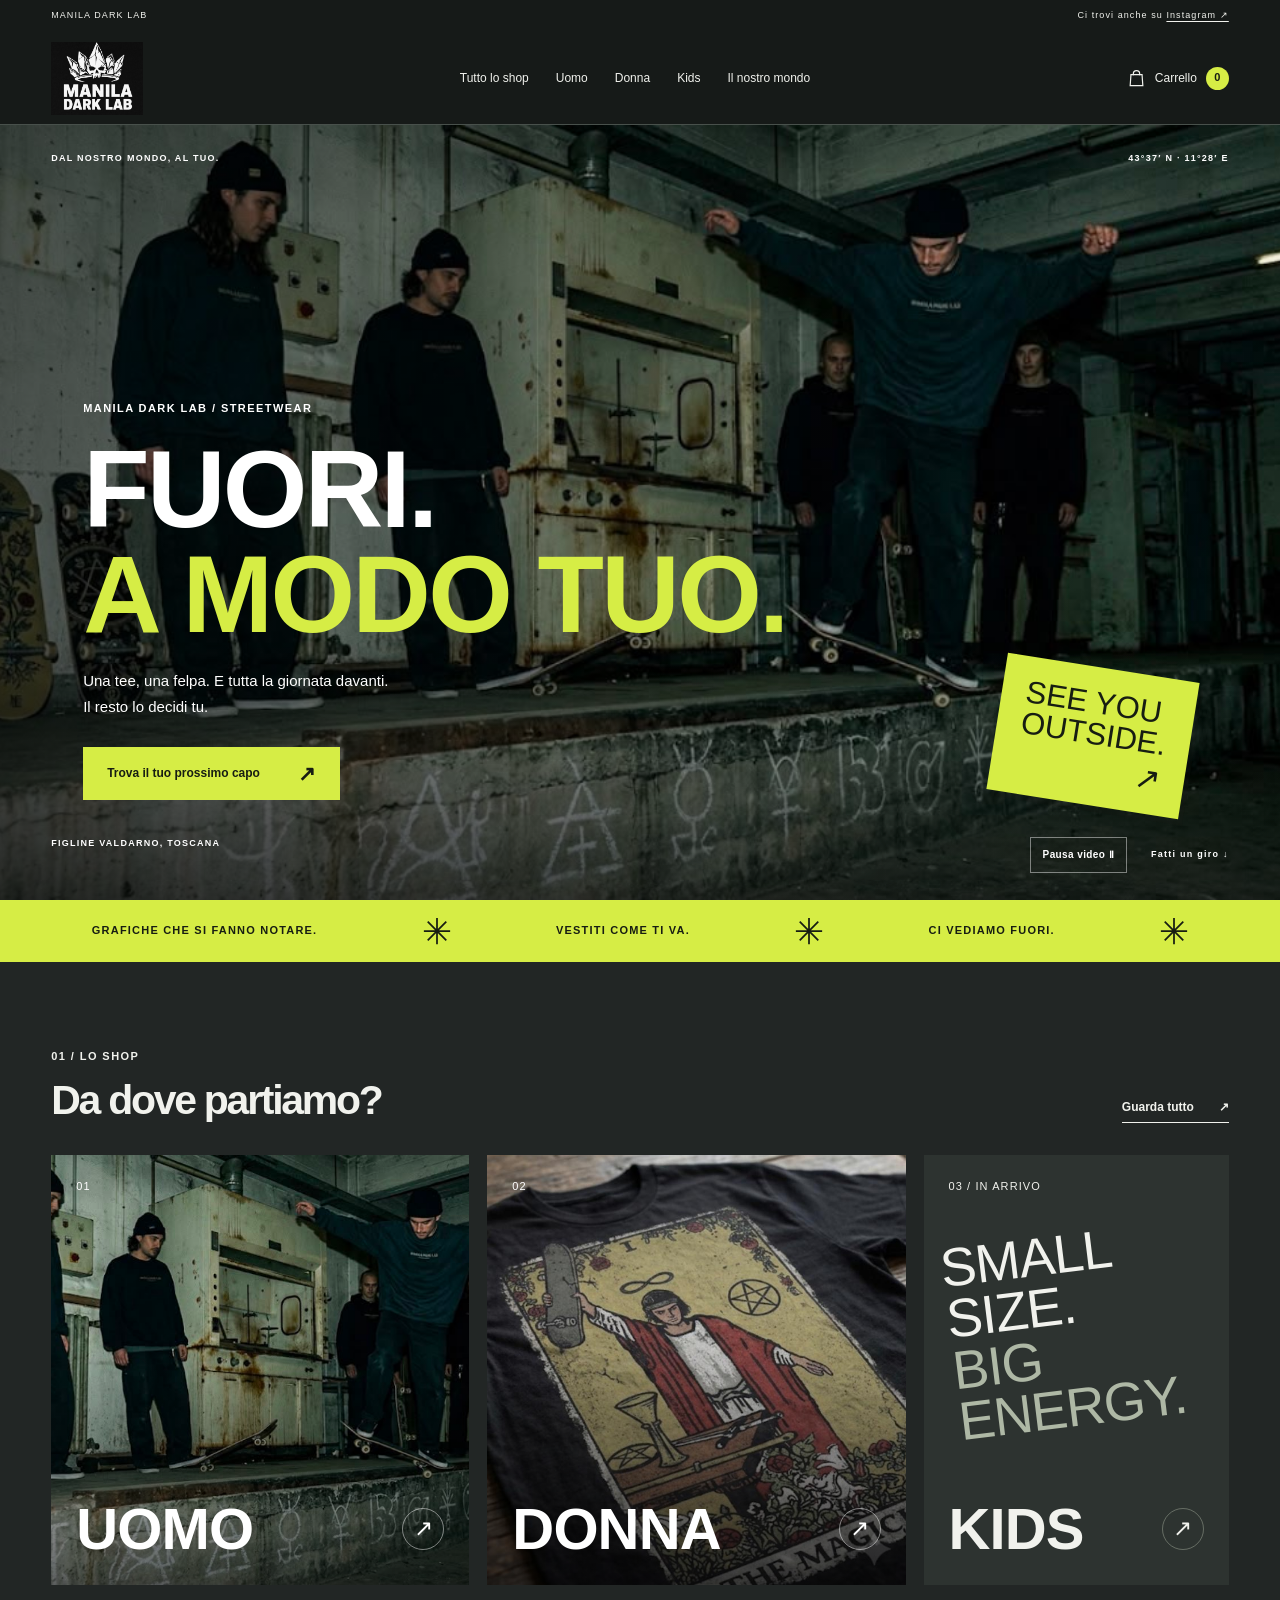
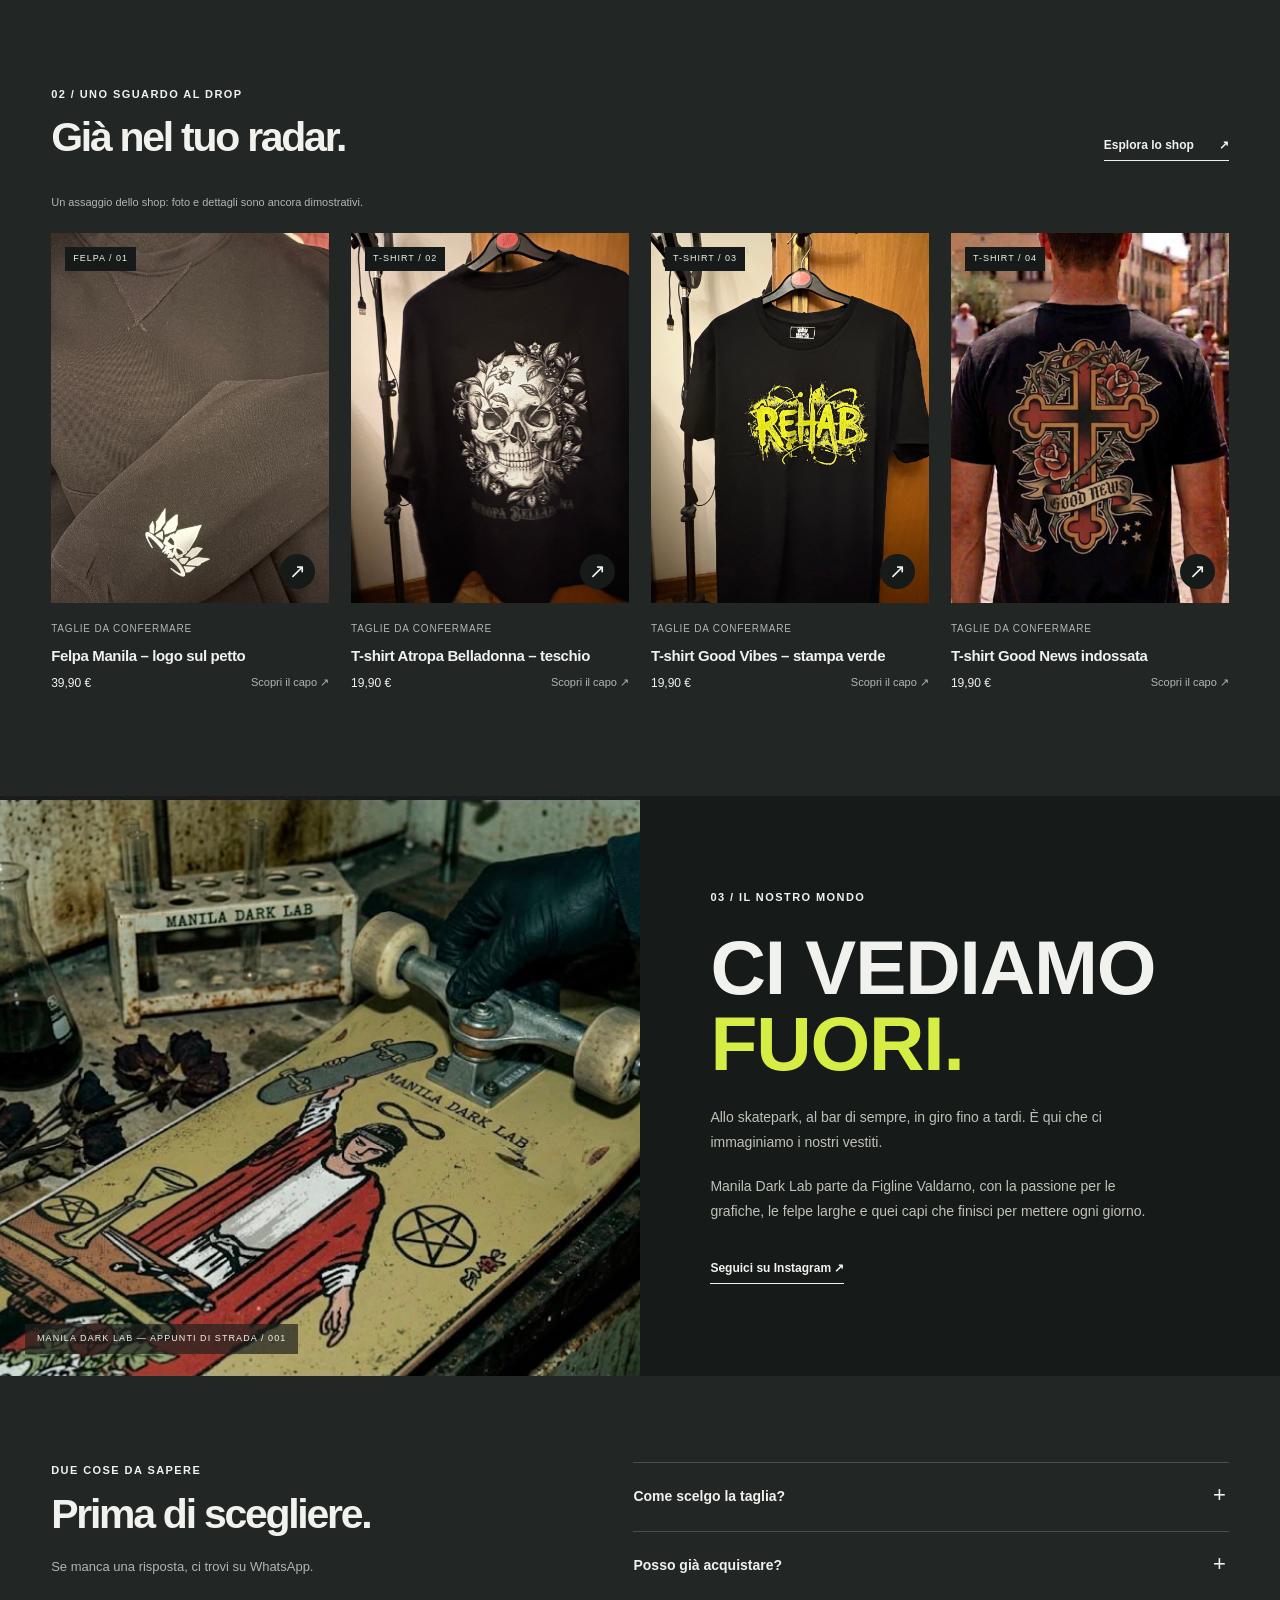
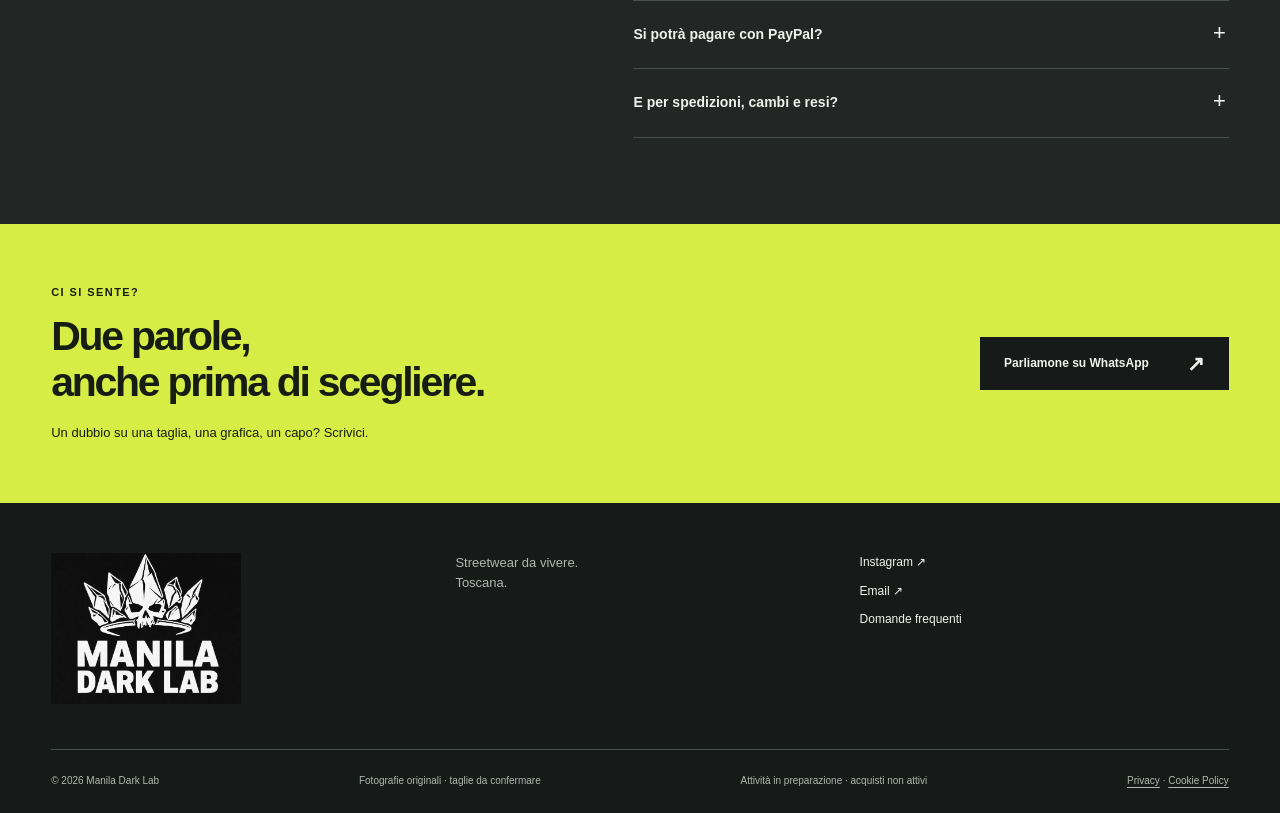
==== commit e73a7b82: "Add public privacy/cookie pages and dashboard editors for legal policies and site copy" ====
--- a/index.html
+++ b/index.html
@@ -1,5 +1,5 @@
 <!doctype html>
-<html lang="it"><head><meta charset="utf-8"><meta name="viewport" content="width=device-width,initial-scale=1"><meta name="theme-color" content="#222625"><meta name="description" content="Manila Dark Lab. T-shirt, felpe e grafiche di strada. Streetwear da Toscana."><title>Streetwear, a modo tuo — Manila Dark Lab</title><link rel="icon" href="logo-manila-dark-lab.jpeg" type="image/jpeg"><link rel="stylesheet" href="styles.css?v=40"><script src="supabase-config.js?v=1" defer></script><script src="catalog.js?v=11.0" defer></script><script src="shipping.js?v=10.6" defer></script><script src="script.js?v=40" defer></script><script src="theme-loader.js?v=2" defer></script></head><body data-page="home"><a class="skip-link" href="#main">Vai al contenuto</a>
+<html lang="it"><head><meta charset="utf-8"><meta name="viewport" content="width=device-width,initial-scale=1"><meta name="theme-color" content="#222625"><meta name="description" content="Manila Dark Lab. T-shirt, felpe e grafiche di strada. Streetwear da Toscana."><title>Streetwear, a modo tuo — Manila Dark Lab</title><link rel="icon" href="logo-manila-dark-lab.jpeg" type="image/jpeg"><link rel="stylesheet" href="styles.css?v=94"><script src="supabase-config.js?v=1" defer></script><script src="catalog.js?v=11.0" defer></script><script src="shipping.js?v=10.6" defer></script><script src="script.js?v=94" defer></script><script src="theme-loader.js?v=2" defer></script><script src="home-photos.js?v=1" defer></script><script src="site-texts.js?v=1" defer></script></head><body data-page="home"><a class="skip-link" href="#main">Vai al contenuto</a>
 <div class="announcement"><span>MANILA DARK LAB</span><span>Ci trovi anche su <a href="https://www.instagram.com/manila_dark_lab/" target="_blank" rel="noopener noreferrer">Instagram ↗</a></span></div>
 <header class="site-header"><a class="brand-logo" href="index.html" aria-label="Manila Dark Lab, home"><img src="logo-manila-dark-lab.jpeg" alt="Manila Dark Lab — teschio con corona di cristalli" width="659" height="523"></a>
 <nav class="desktop-nav" aria-label="Navigazione principale"><a href="shop.html" data-nav="shop">Tutto lo shop</a><a href="man.html" data-nav="man">Uomo</a><a href="woman.html" data-nav="woman">Donna</a><a href="kids.html" data-nav="kids">Kids</a><a href="index.html#about">Il nostro mondo</a></nav>
@@ -9,5 +9,5 @@
 <section class="section featured-section"><div class="section-heading"><div><p class="eyebrow">02 / UNO SGUARDO AL DROP</p><h2>Già nel tuo radar.</h2></div><a class="text-link" href="shop.html">Esplora lo shop <span>↗</span></a></div><p class="preview-note">Un assaggio dello shop: foto e dettagli sono ancora dimostrativi.</p><div class="products" id="featuredProducts"></div></section>
 <section class="about-section" id="about"><div class="about-photo"><img src="ambient-lab.jpg" alt="Dettaglio di una tavola da skate Manila Dark Lab" loading="lazy"><span class="photo-caption">MANILA DARK LAB — APPUNTI DI STRADA / 001</span></div><div class="about-copy"><p class="eyebrow">03 / IL NOSTRO MONDO</p><h2>CI VEDIAMO<br><span>FUORI.</span></h2><p>Allo skatepark, al bar di sempre, in giro fino a tardi. È qui che ci immaginiamo i nostri vestiti.</p><p>Manila Dark Lab parte da Figline Valdarno, con la passione per le grafiche, le felpe larghe e quei capi che finisci per mettere ogni giorno.</p><a class="text-link" href="https://www.instagram.com/manila_dark_lab/" target="_blank" rel="noopener noreferrer">Seguici su Instagram ↗</a></div></section>
 <section class="section faq-section" id="faq"><div><p class="eyebrow">DUE COSE DA SAPERE</p><h2>Prima di scegliere.</h2><p class="muted">Se manca una risposta, ci trovi su WhatsApp.</p></div><div class="faq-list"><details><summary>Come scelgo la taglia?</summary><p>Nella scheda trovi le taglie previste. Le misure dei capi definitivi arriveranno con la collezione: nel frattempo scrivici, ti aiutiamo a scegliere.</p></details><details><summary>Posso già acquistare?</summary><p>Stiamo preparando lo shop. Per ora puoi esplorare il catalogo dimostrativo e chiederci informazioni sui capi via WhatsApp. Ti confermeremo disponibilità e prezzo prima di un eventuale ordine.</p></details><details><summary>Si potrà pagare con PayPal?</summary><p>Sì, PayPal è previsto nello shop. Il pulsante è già nel carrello, ma i pagamenti online non sono ancora attivi.</p></details><details><summary>E per spedizioni, cambi e resi?</summary><p>La spedizione costa 4,90 € in Italia, 10 € negli altri Paesi UE e 15 € nei Paesi extra UE. Scegli la destinazione nel carrello per vedere il totale. Tempi e condizioni di cambio e reso saranno pubblicati prima dell’apertura dello shop.</p></details></div></section></main><section class="contact-section" id="contatti"><div><p class="eyebrow">CI SI SENTE?</p><h2>Due parole,<br>anche prima di scegliere.</h2><p>Un dubbio su una taglia, una grafica, un capo? Scrivici.</p></div><a class="button dark" href="https://wa.me/393934927764" target="_blank" rel="noopener noreferrer">Parliamone su WhatsApp <span>↗</span></a></section>
-<footer class="site-footer"><div class="footer-top"><a class="brand-logo" href="index.html"><img src="logo-manila-dark-lab.jpeg" alt="Manila Dark Lab — teschio con corona di cristalli" width="659" height="523"></a><p>Streetwear da vivere.<br>Toscana.</p><div><a href="https://www.instagram.com/manila_dark_lab/" target="_blank" rel="noopener noreferrer">Instagram ↗</a><a href="mailto:maniladarklab@gmail.com">Email ↗</a><a href="index.html#faq">Domande frequenti</a></div></div><div class="footer-bottom"><span>© 2026 Manila Dark Lab</span><span class="preview-label">Fotografie originali · taglie da confermare</span><span>PayPal · prossimamente</span></div></footer><dialog class="cart-drawer" id="cartDrawer" aria-labelledby="cartTitle"><div class="drawer-heading"><div><p class="eyebrow">LE TUE SCELTE</p><h2 id="cartTitle">Il carrello<span class="accent">.</span></h2></div><button class="close-button" data-close="cartDrawer" aria-label="Chiudi carrello">×</button></div><div id="cartItems" class="cart-items"></div><div id="cartCheckout"><div class="cart-total"><span>Subtotale</span><strong id="cartTotal">0,00 €</strong></div><div class="shipping-estimate"><label for="shippingDestination">Dove spediamo?</label><select id="shippingDestination" aria-describedby="shippingNote"><option value="">Scegli la destinazione</option></select><div class="shipping-line"><span>Spedizione</span><span id="shippingCost">Scegli la destinazione</span></div><div class="order-total"><span>Totale</span><strong id="orderTotal" aria-live="polite">Da confermare</strong></div><p class="small muted" id="shippingNote">Scegli la destinazione per conoscere le spese di spedizione.</p></div><div class="payment-box"><p class="eyebrow">COME VUOI CONTINUARE?</p><button class="paypal-button" id="paypalButton" aria-describedby="paypalNote">Continua con <span class="paypal-logo">Pay<span>Pal</span></span><span class="soon-tag">In arrivo</span></button><p class="small muted" id="paypalNote">I pagamenti online non sono ancora attivi.</p><p id="paypalStatus" class="payment-status" role="status" hidden></p><span class="or-divider">oppure</span><form id="orderForm"><label for="customerName">Il tuo nome <span class="muted">(facoltativo)</span></label><input id="customerName" name="name" autocomplete="given-name" maxlength="80" placeholder="Come ti chiami?"><label for="customerNotes">Vuoi dirci qualcosa? <span class="muted">(facoltativo)</span></label><textarea id="customerNotes" name="notes" rows="2" maxlength="800" placeholder="Un dubbio sulla taglia, per esempio"></textarea><button class="button dark full-width" type="submit">Chiedi disponibilità su WhatsApp <span>↗</span></button><p class="small muted">Si apre una bozza con i capi scelti. Sarai tu a inviarla: nessun ordine o pagamento automatico.</p></form></div></div></dialog>
+<footer class="site-footer"><div class="footer-top"><a class="brand-logo" href="index.html"><img src="logo-manila-dark-lab.jpeg" alt="Manila Dark Lab — teschio con corona di cristalli" width="659" height="523"></a><p>Streetwear da vivere.<br>Toscana.</p><div><a href="https://www.instagram.com/manila_dark_lab/" target="_blank" rel="noopener noreferrer">Instagram ↗</a><a href="mailto:maniladarklab@gmail.com">Email ↗</a><a href="index.html#faq">Domande frequenti</a></div></div><div class="footer-bottom"><span>© 2026 Manila Dark Lab</span><span class="preview-label">Fotografie originali · taglie da confermare</span><span>Attività in preparazione · acquisti non attivi</span><span><a href="privacy.html">Privacy</a> · <a href="cookies.html">Cookie Policy</a></span></div></footer><dialog class="cart-drawer" id="cartDrawer" aria-labelledby="cartTitle"><div class="drawer-heading"><div><p class="eyebrow">LE TUE SCELTE</p><h2 id="cartTitle">Il carrello<span class="accent">.</span></h2></div><button class="close-button" data-close="cartDrawer" aria-label="Chiudi carrello">×</button></div><div id="cartItems" class="cart-items"></div><div id="cartCheckout"><div class="cart-total"><span>Subtotale</span><strong id="cartTotal">0,00 €</strong></div><p id="cartPromotion" class="cart-promotion" hidden></p><div class="shipping-estimate"><label for="shippingDestination">Dove spediamo?</label><select id="shippingDestination" aria-describedby="shippingNote"><option value="">Scegli la destinazione</option></select><div class="shipping-line"><span>Spedizione</span><span id="shippingCost">Scegli la destinazione</span></div><div class="order-total"><span>Totale</span><strong id="orderTotal" aria-live="polite">Da confermare</strong></div><p class="small muted" id="shippingNote">Scegli la destinazione per conoscere le spese di spedizione.</p></div><div class="payment-box"><p class="eyebrow">COME VUOI CONTINUARE?</p><button class="paypal-button" id="paypalButton" aria-describedby="paypalNote">Continua con <span class="paypal-logo">Pay<span>Pal</span></span><span class="soon-tag">In arrivo</span></button><p class="small muted" id="paypalNote">I pagamenti online non sono ancora attivi.</p><p id="paypalStatus" class="payment-status" role="status" hidden></p><span class="or-divider">oppure</span><form id="orderForm"><label for="customerName">Il tuo nome <span class="muted">(facoltativo)</span></label><input id="customerName" name="name" autocomplete="given-name" maxlength="80" placeholder="Come ti chiami?"><label for="customerNotes">Vuoi dirci qualcosa? <span class="muted">(facoltativo)</span></label><textarea id="customerNotes" name="notes" rows="2" maxlength="800" placeholder="Un dubbio sulla taglia, per esempio"></textarea><button class="button dark full-width" type="submit">Chiedi disponibilità su WhatsApp <span>↗</span></button><p class="small muted">Si apre una bozza con i capi scelti. Sarai tu a inviarla: nessun ordine o pagamento automatico.</p></form></div></div></dialog>
 <dialog class="mobile-menu" id="mobileMenu" aria-labelledby="menuTitle"><div class="drawer-heading"><h2 id="menuTitle">Fai un giro.</h2><button class="close-button" data-close="mobileMenu" aria-label="Chiudi menu">×</button></div><nav aria-label="Menu mobile"><a href="shop.html">Tutto lo shop <span>↗</span></a><a href="man.html">Uomo <span>01</span></a><a href="woman.html">Donna <span>02</span></a><a href="kids.html">Kids <span>03</span></a><a href="index.html#about">Il nostro mondo</a><a href="index.html#contatti">Contatti</a></nav><p class="eyebrow">MANILA DARK LAB</p></dialog><div class="toast" id="toast" role="status"></div><noscript><p class="noscript-note">Per scegliere taglie e usare il carrello, attiva JavaScript. Puoi contattarci anche su <a href="https://wa.me/393934927764">WhatsApp</a>.</p></noscript></body></html>
--- a/styles.css
+++ b/styles.css
@@ -1757,3 +1757,17 @@
 html[data-manila-theme="special"] .hero-sticker{box-shadow:0 0 25px #70e8ee66}
 
 .detail-thumbnails{display:flex;gap:12px;margin:12px 0;flex-wrap:wrap}.detail-thumbnails button{border:1px solid var(--line);background:var(--deep);padding:3px;cursor:pointer}.detail-thumbnails img{width:78px;height:100px;object-fit:cover}a[hidden]{display:none!important}
+
+#detailVideo{width:100%;max-height:75vh;background:#0b0c0b;object-fit:contain}#detailVideo[hidden],#detailImage[hidden]{display:none!important}.detail-thumbnails button{color:var(--ink);min-height:44px;padding:8px}
+
+/* Unified photo/video product gallery */
+.media-navigation{display:flex;align-items:center;justify-content:center;gap:24px;margin:12px 0}.media-navigation button{width:48px;height:48px;border-radius:50%;border:1px solid var(--line);background:var(--deep);color:var(--ink);font-size:30px;cursor:pointer}.media-navigation span{min-width:55px;text-align:center;font-weight:700}.media-navigation [hidden]{display:none!important}.detail-thumbnails{gap:9px}.detail-thumbnails .media-thumb{width:82px;height:106px;border:2px solid transparent;border-radius:8px;overflow:hidden;padding:3px;display:flex;flex-direction:column;justify-content:center;align-items:center;gap:4px;background:var(--deep);color:var(--ink);cursor:pointer}.detail-thumbnails .media-thumb.selected{border-color:var(--acid)}.detail-thumbnails .media-thumb img{width:100%;height:100%;object-fit:cover}.media-play{display:grid;place-items:center;background:var(--acid);color:var(--deep);width:42px;height:42px;border-radius:50%;font-size:17px}.detail-thumbnails .media-thumb span:last-child{font-size:12px}#detailVideo{height:100%;max-height:75vh;min-height:340px}#detailImage[hidden],#detailVideo[hidden]{display:none!important}
+
+.collection-card.kids-card.has-managed-photo{position:relative;overflow:hidden}.kids-card.has-managed-photo .kids-art{display:none}.kids-card.has-managed-photo .home-managed-photo{position:absolute;inset:0;width:100%;height:100%;object-fit:cover}.kids-card.has-managed-photo>div:last-child,.kids-card.has-managed-photo>.card-number{position:relative;z-index:2}
+
+/* Storefront finishing touches */
+.shop-product-badge{position:absolute;top:14px;left:14px;z-index:3;background:var(--acid);color:var(--deep);font:700 11px/1.1 system-ui,sans-serif;letter-spacing:.09em;padding:10px 12px;border-radius:3px}
+.old-price,.product-price-line del{color:var(--muted);font-weight:400;font-size:.8em}.product-price-line{display:flex;align-items:baseline;gap:12px;flex-wrap:wrap}.stock-label{color:var(--acid);font-weight:650;font-size:14px;line-height:1.5}.cart-promotion{padding:10px 15px;color:var(--acid);font-weight:700;border:1px solid var(--line);margin:8px 0}
+
+/* Informative privacy e cookie */
+.legal-header{display:flex;justify-content:space-between;align-items:center;gap:16px;padding:25px max(20px,calc((100% - 1000px)/2));background:#171c18;color:#f3f5ef}.legal-header a{color:#d6ed45;text-decoration:none}.legal-content{max-width:870px;margin:45px auto 85px;padding:0 22px}.legal-content h1{font-size:clamp(38px,6vw,72px);line-height:1.1;margin-bottom:32px}.legal-content #legalText{white-space:pre-line;line-height:1.85;font-size:16px;overflow-wrap:break-word}.legal-footer{border-top:1px solid #4b554b;display:flex;flex-wrap:wrap;gap:24px;padding:28px max(20px,calc((100% - 1000px)/2))}.legal-footer a,.site-footer .footer-bottom a{color:inherit;text-decoration:underline;text-underline-offset:3px}
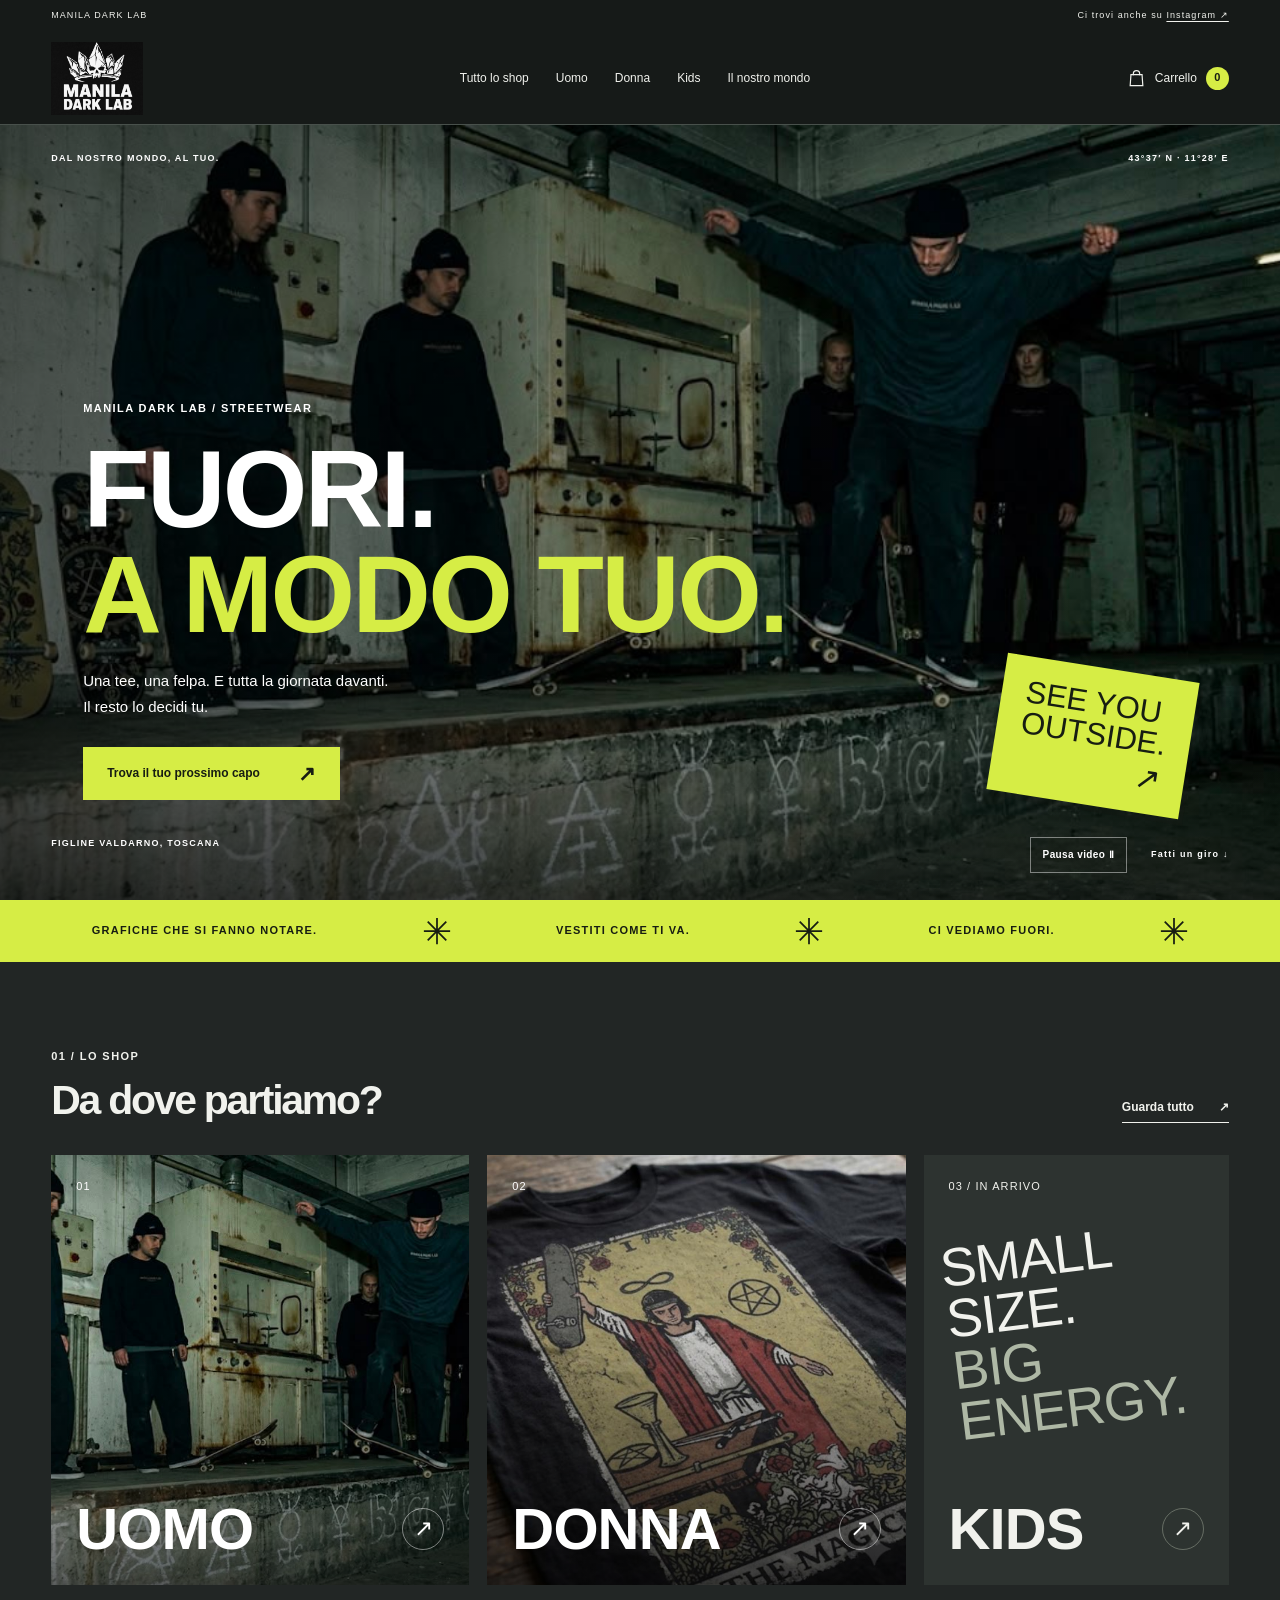
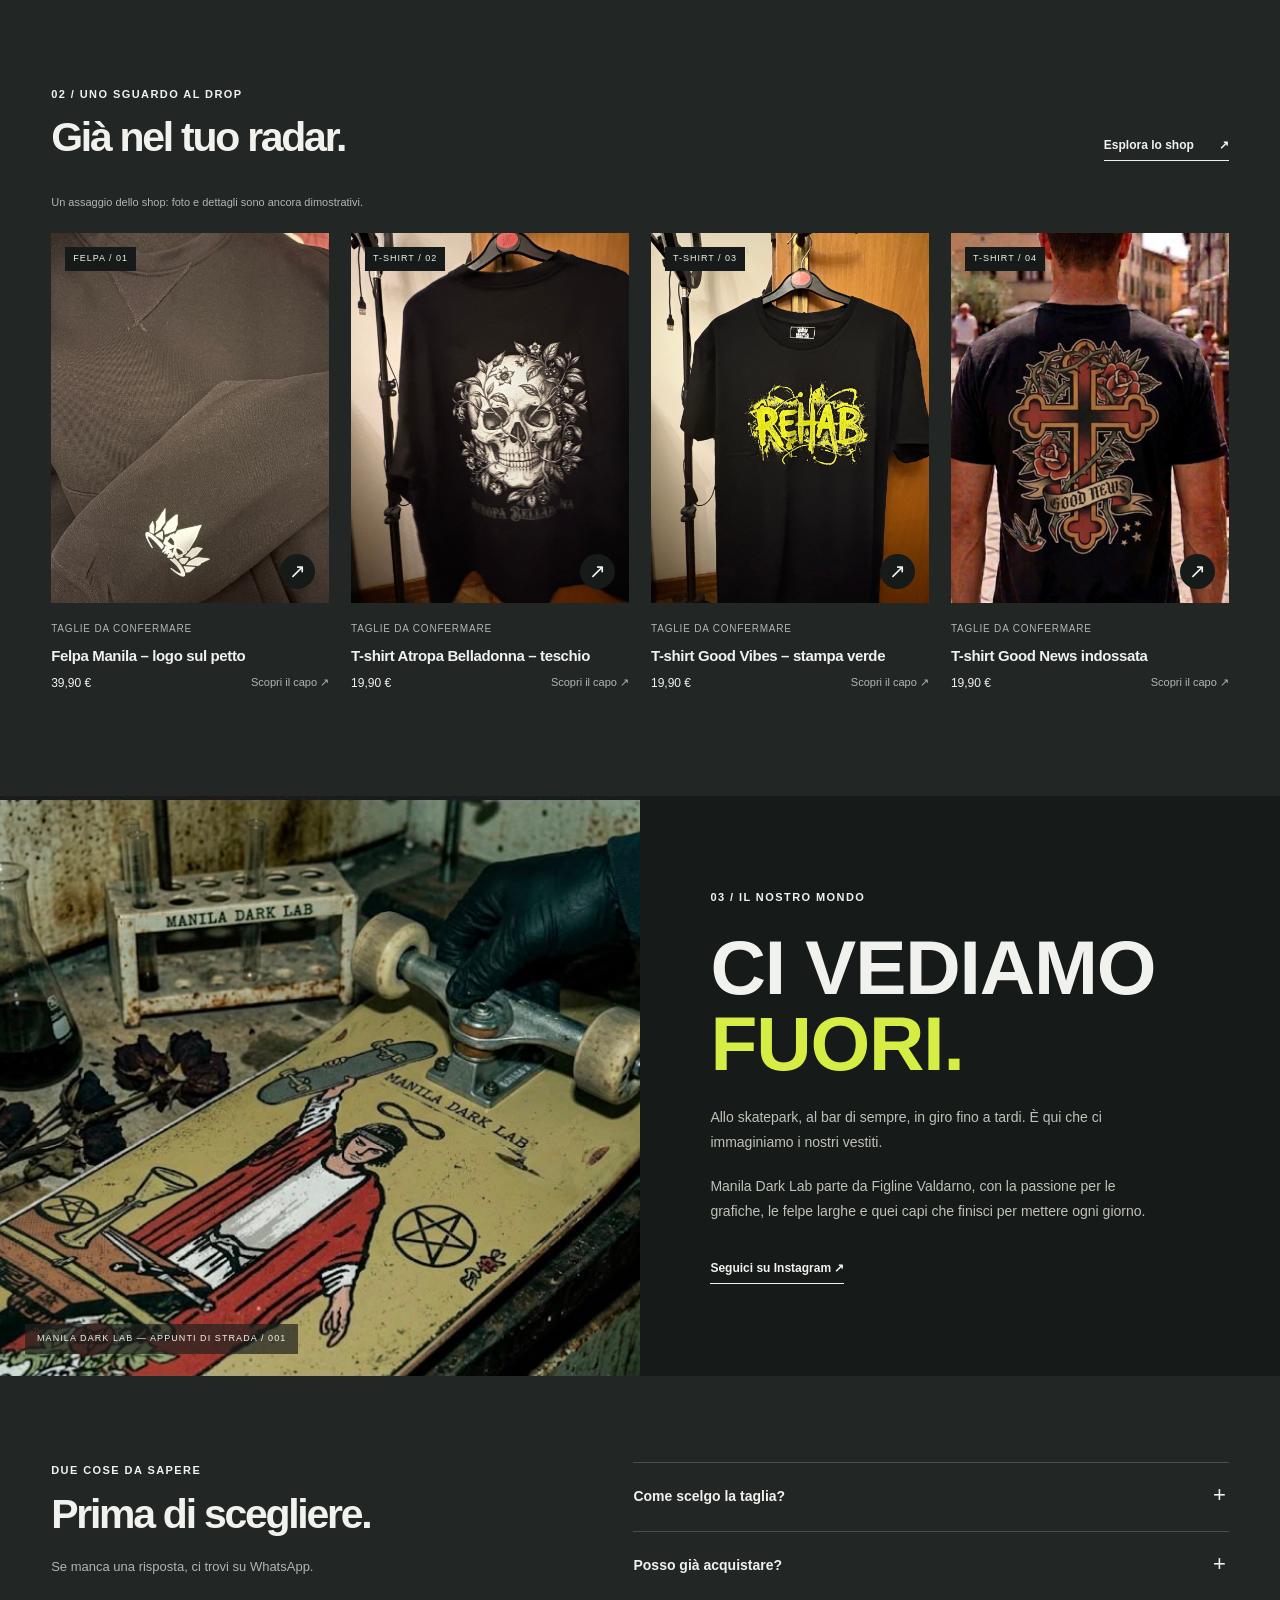
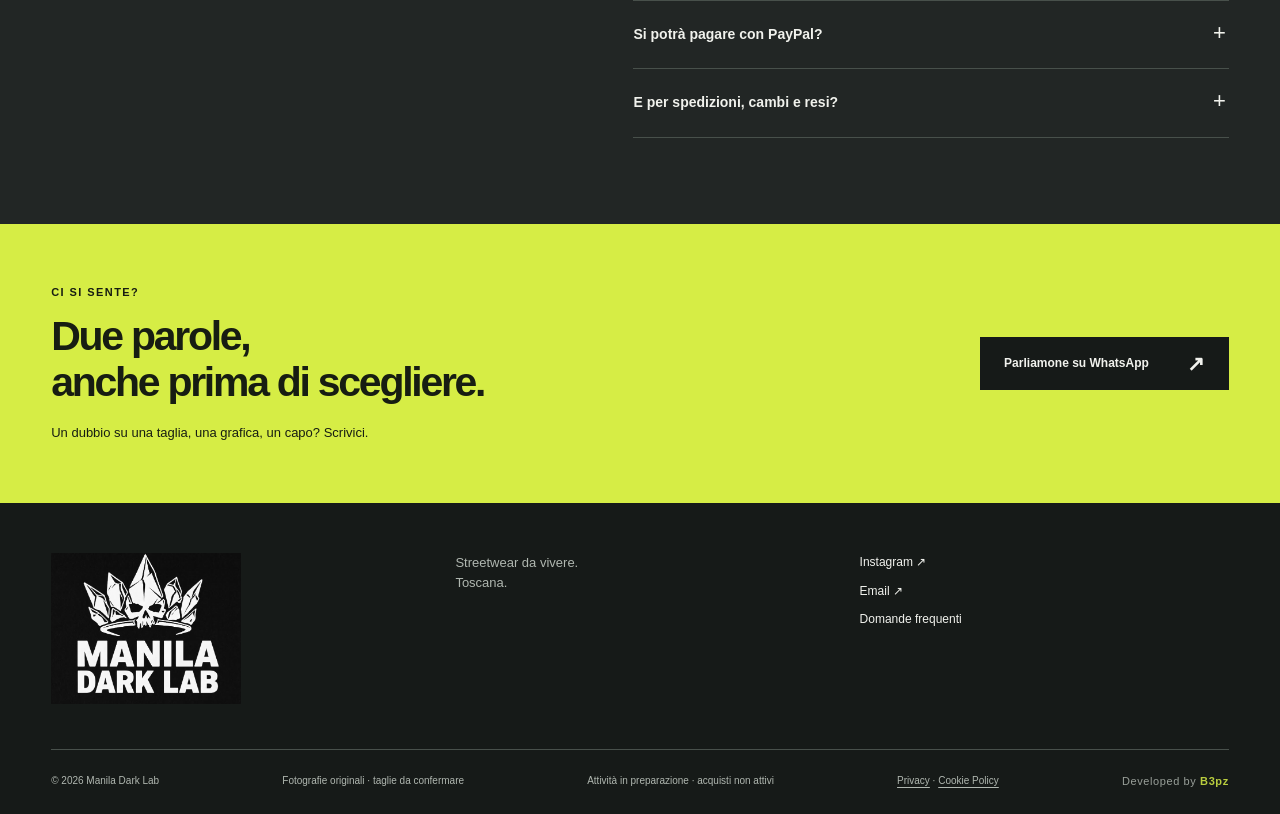
==== commit 4adcd0d4: "Add B3pz developer credit to site footer and editable site text" ====
--- a/index.html
+++ b/index.html
@@ -1,5 +1,5 @@
 <!doctype html>
-<html lang="it"><head><meta charset="utf-8"><meta name="viewport" content="width=device-width,initial-scale=1"><meta name="theme-color" content="#222625"><meta name="description" content="Manila Dark Lab. T-shirt, felpe e grafiche di strada. Streetwear da Toscana."><title>Streetwear, a modo tuo — Manila Dark Lab</title><link rel="icon" href="logo-manila-dark-lab.jpeg" type="image/jpeg"><link rel="stylesheet" href="styles.css?v=94"><script src="supabase-config.js?v=1" defer></script><script src="catalog.js?v=11.0" defer></script><script src="shipping.js?v=10.6" defer></script><script src="script.js?v=94" defer></script><script src="theme-loader.js?v=2" defer></script><script src="home-photos.js?v=1" defer></script><script src="site-texts.js?v=1" defer></script></head><body data-page="home"><a class="skip-link" href="#main">Vai al contenuto</a>
+<html lang="it"><head><meta charset="utf-8"><meta name="viewport" content="width=device-width,initial-scale=1"><meta name="theme-color" content="#222625"><meta name="description" content="Manila Dark Lab. T-shirt, felpe e grafiche di strada. Streetwear da Toscana."><title>Streetwear, a modo tuo — Manila Dark Lab</title><link rel="icon" href="logo-manila-dark-lab.jpeg" type="image/jpeg"><link rel="stylesheet" href="styles.css?v=94"><script src="supabase-config.js?v=1" defer></script><script src="catalog.js?v=11.0" defer></script><script src="shipping.js?v=10.6" defer></script><script src="script.js?v=112" defer></script><script src="theme-loader.js?v=2" defer></script><script src="home-photos.js?v=1" defer></script><script src="site-texts.js?v=2" defer></script></head><body data-page="home"><a class="skip-link" href="#main">Vai al contenuto</a>
 <div class="announcement"><span>MANILA DARK LAB</span><span>Ci trovi anche su <a href="https://www.instagram.com/manila_dark_lab/" target="_blank" rel="noopener noreferrer">Instagram ↗</a></span></div>
 <header class="site-header"><a class="brand-logo" href="index.html" aria-label="Manila Dark Lab, home"><img src="logo-manila-dark-lab.jpeg" alt="Manila Dark Lab — teschio con corona di cristalli" width="659" height="523"></a>
 <nav class="desktop-nav" aria-label="Navigazione principale"><a href="shop.html" data-nav="shop">Tutto lo shop</a><a href="man.html" data-nav="man">Uomo</a><a href="woman.html" data-nav="woman">Donna</a><a href="kids.html" data-nav="kids">Kids</a><a href="index.html#about">Il nostro mondo</a></nav>
@@ -9,5 +9,5 @@
 <section class="section featured-section"><div class="section-heading"><div><p class="eyebrow">02 / UNO SGUARDO AL DROP</p><h2>Già nel tuo radar.</h2></div><a class="text-link" href="shop.html">Esplora lo shop <span>↗</span></a></div><p class="preview-note">Un assaggio dello shop: foto e dettagli sono ancora dimostrativi.</p><div class="products" id="featuredProducts"></div></section>
 <section class="about-section" id="about"><div class="about-photo"><img src="ambient-lab.jpg" alt="Dettaglio di una tavola da skate Manila Dark Lab" loading="lazy"><span class="photo-caption">MANILA DARK LAB — APPUNTI DI STRADA / 001</span></div><div class="about-copy"><p class="eyebrow">03 / IL NOSTRO MONDO</p><h2>CI VEDIAMO<br><span>FUORI.</span></h2><p>Allo skatepark, al bar di sempre, in giro fino a tardi. È qui che ci immaginiamo i nostri vestiti.</p><p>Manila Dark Lab parte da Figline Valdarno, con la passione per le grafiche, le felpe larghe e quei capi che finisci per mettere ogni giorno.</p><a class="text-link" href="https://www.instagram.com/manila_dark_lab/" target="_blank" rel="noopener noreferrer">Seguici su Instagram ↗</a></div></section>
 <section class="section faq-section" id="faq"><div><p class="eyebrow">DUE COSE DA SAPERE</p><h2>Prima di scegliere.</h2><p class="muted">Se manca una risposta, ci trovi su WhatsApp.</p></div><div class="faq-list"><details><summary>Come scelgo la taglia?</summary><p>Nella scheda trovi le taglie previste. Le misure dei capi definitivi arriveranno con la collezione: nel frattempo scrivici, ti aiutiamo a scegliere.</p></details><details><summary>Posso già acquistare?</summary><p>Stiamo preparando lo shop. Per ora puoi esplorare il catalogo dimostrativo e chiederci informazioni sui capi via WhatsApp. Ti confermeremo disponibilità e prezzo prima di un eventuale ordine.</p></details><details><summary>Si potrà pagare con PayPal?</summary><p>Sì, PayPal è previsto nello shop. Il pulsante è già nel carrello, ma i pagamenti online non sono ancora attivi.</p></details><details><summary>E per spedizioni, cambi e resi?</summary><p>La spedizione costa 4,90 € in Italia, 10 € negli altri Paesi UE e 15 € nei Paesi extra UE. Scegli la destinazione nel carrello per vedere il totale. Tempi e condizioni di cambio e reso saranno pubblicati prima dell’apertura dello shop.</p></details></div></section></main><section class="contact-section" id="contatti"><div><p class="eyebrow">CI SI SENTE?</p><h2>Due parole,<br>anche prima di scegliere.</h2><p>Un dubbio su una taglia, una grafica, un capo? Scrivici.</p></div><a class="button dark" href="https://wa.me/393934927764" target="_blank" rel="noopener noreferrer">Parliamone su WhatsApp <span>↗</span></a></section>
-<footer class="site-footer"><div class="footer-top"><a class="brand-logo" href="index.html"><img src="logo-manila-dark-lab.jpeg" alt="Manila Dark Lab — teschio con corona di cristalli" width="659" height="523"></a><p>Streetwear da vivere.<br>Toscana.</p><div><a href="https://www.instagram.com/manila_dark_lab/" target="_blank" rel="noopener noreferrer">Instagram ↗</a><a href="mailto:maniladarklab@gmail.com">Email ↗</a><a href="index.html#faq">Domande frequenti</a></div></div><div class="footer-bottom"><span>© 2026 Manila Dark Lab</span><span class="preview-label">Fotografie originali · taglie da confermare</span><span>Attività in preparazione · acquisti non attivi</span><span><a href="privacy.html">Privacy</a> · <a href="cookies.html">Cookie Policy</a></span></div></footer><dialog class="cart-drawer" id="cartDrawer" aria-labelledby="cartTitle"><div class="drawer-heading"><div><p class="eyebrow">LE TUE SCELTE</p><h2 id="cartTitle">Il carrello<span class="accent">.</span></h2></div><button class="close-button" data-close="cartDrawer" aria-label="Chiudi carrello">×</button></div><div id="cartItems" class="cart-items"></div><div id="cartCheckout"><div class="cart-total"><span>Subtotale</span><strong id="cartTotal">0,00 €</strong></div><p id="cartPromotion" class="cart-promotion" hidden></p><div class="shipping-estimate"><label for="shippingDestination">Dove spediamo?</label><select id="shippingDestination" aria-describedby="shippingNote"><option value="">Scegli la destinazione</option></select><div class="shipping-line"><span>Spedizione</span><span id="shippingCost">Scegli la destinazione</span></div><div class="order-total"><span>Totale</span><strong id="orderTotal" aria-live="polite">Da confermare</strong></div><p class="small muted" id="shippingNote">Scegli la destinazione per conoscere le spese di spedizione.</p></div><div class="payment-box"><p class="eyebrow">COME VUOI CONTINUARE?</p><button class="paypal-button" id="paypalButton" aria-describedby="paypalNote">Continua con <span class="paypal-logo">Pay<span>Pal</span></span><span class="soon-tag">In arrivo</span></button><p class="small muted" id="paypalNote">I pagamenti online non sono ancora attivi.</p><p id="paypalStatus" class="payment-status" role="status" hidden></p><span class="or-divider">oppure</span><form id="orderForm"><label for="customerName">Il tuo nome <span class="muted">(facoltativo)</span></label><input id="customerName" name="name" autocomplete="given-name" maxlength="80" placeholder="Come ti chiami?"><label for="customerNotes">Vuoi dirci qualcosa? <span class="muted">(facoltativo)</span></label><textarea id="customerNotes" name="notes" rows="2" maxlength="800" placeholder="Un dubbio sulla taglia, per esempio"></textarea><button class="button dark full-width" type="submit">Chiedi disponibilità su WhatsApp <span>↗</span></button><p class="small muted">Si apre una bozza con i capi scelti. Sarai tu a inviarla: nessun ordine o pagamento automatico.</p></form></div></div></dialog>
+<footer class="site-footer"><div class="footer-top"><a class="brand-logo" href="index.html"><img src="logo-manila-dark-lab.jpeg" alt="Manila Dark Lab — teschio con corona di cristalli" width="659" height="523"></a><p>Streetwear da vivere.<br>Toscana.</p><div><a href="https://www.instagram.com/manila_dark_lab/" target="_blank" rel="noopener noreferrer">Instagram ↗</a><a href="mailto:maniladarklab@gmail.com">Email ↗</a><a href="index.html#faq">Domande frequenti</a></div></div><div class="footer-bottom"><span>© 2026 Manila Dark Lab</span><span class="preview-label">Fotografie originali · taglie da confermare</span><span>Attività in preparazione · acquisti non attivi</span><span><a href="privacy.html">Privacy</a> · <a href="cookies.html">Cookie Policy</a></span><span class="developer-credit">Developed by <strong>B3pz</strong></span></div></footer><dialog class="cart-drawer" id="cartDrawer" aria-labelledby="cartTitle"><div class="drawer-heading"><div><p class="eyebrow">LE TUE SCELTE</p><h2 id="cartTitle">Il carrello<span class="accent">.</span></h2></div><button class="close-button" data-close="cartDrawer" aria-label="Chiudi carrello">×</button></div><div id="cartItems" class="cart-items"></div><div id="cartCheckout"><div class="cart-total"><span>Subtotale</span><strong id="cartTotal">0,00 €</strong></div><p id="cartPromotion" class="cart-promotion" hidden></p><div class="shipping-estimate"><label for="shippingDestination">Dove spediamo?</label><select id="shippingDestination" aria-describedby="shippingNote"><option value="">Scegli la destinazione</option></select><div class="shipping-line"><span>Spedizione</span><span id="shippingCost">Scegli la destinazione</span></div><div class="order-total"><span>Totale</span><strong id="orderTotal" aria-live="polite">Da confermare</strong></div><p class="small muted" id="shippingNote">Scegli la destinazione per conoscere le spese di spedizione.</p></div><div class="payment-box"><p class="eyebrow">COME VUOI CONTINUARE?</p><button class="paypal-button" id="paypalButton" aria-describedby="paypalNote">Continua con <span class="paypal-logo">Pay<span>Pal</span></span><span class="soon-tag">In arrivo</span></button><p class="small muted" id="paypalNote">I pagamenti online non sono ancora attivi.</p><p id="paypalStatus" class="payment-status" role="status" hidden></p><a class="button acid full-width" href="checkout.html" style="margin:12px 0;display:flex;justify-content:center">Continua alla richiesta d’ordine ↗</a><span class="or-divider">oppure</span><form id="orderForm"><label for="customerName">Il tuo nome <span class="muted">(facoltativo)</span></label><input id="customerName" name="name" autocomplete="given-name" maxlength="80" placeholder="Come ti chiami?"><label for="customerNotes">Vuoi dirci qualcosa? <span class="muted">(facoltativo)</span></label><textarea id="customerNotes" name="notes" rows="2" maxlength="800" placeholder="Un dubbio sulla taglia, per esempio"></textarea><button class="button dark full-width" type="submit">Chiedi disponibilità su WhatsApp <span>↗</span></button><p class="small muted">Si apre una bozza con i capi scelti. Sarai tu a inviarla: nessun ordine o pagamento automatico.</p></form></div></div></dialog>
 <dialog class="mobile-menu" id="mobileMenu" aria-labelledby="menuTitle"><div class="drawer-heading"><h2 id="menuTitle">Fai un giro.</h2><button class="close-button" data-close="mobileMenu" aria-label="Chiudi menu">×</button></div><nav aria-label="Menu mobile"><a href="shop.html">Tutto lo shop <span>↗</span></a><a href="man.html">Uomo <span>01</span></a><a href="woman.html">Donna <span>02</span></a><a href="kids.html">Kids <span>03</span></a><a href="index.html#about">Il nostro mondo</a><a href="index.html#contatti">Contatti</a></nav><p class="eyebrow">MANILA DARK LAB</p></dialog><div class="toast" id="toast" role="status"></div><noscript><p class="noscript-note">Per scegliere taglie e usare il carrello, attiva JavaScript. Puoi contattarci anche su <a href="https://wa.me/393934927764">WhatsApp</a>.</p></noscript></body></html>
--- a/styles.css
+++ b/styles.css
@@ -1771,3 +1771,5 @@
 
 /* Informative privacy e cookie */
 .legal-header{display:flex;justify-content:space-between;align-items:center;gap:16px;padding:25px max(20px,calc((100% - 1000px)/2));background:#171c18;color:#f3f5ef}.legal-header a{color:#d6ed45;text-decoration:none}.legal-content{max-width:870px;margin:45px auto 85px;padding:0 22px}.legal-content h1{font-size:clamp(38px,6vw,72px);line-height:1.1;margin-bottom:32px}.legal-content #legalText{white-space:pre-line;line-height:1.85;font-size:16px;overflow-wrap:break-word}.legal-footer{border-top:1px solid #4b554b;display:flex;flex-wrap:wrap;gap:24px;padding:28px max(20px,calc((100% - 1000px)/2))}.legal-footer a,.site-footer .footer-bottom a{color:inherit;text-decoration:underline;text-underline-offset:3px}
+
+.developer-credit{display:inline-block;font-size:11px;letter-spacing:.055em;opacity:.85;white-space:nowrap}.developer-credit strong{font-weight:800;color:#d6ed45}.site-footer .footer-bottom{flex-wrap:wrap;gap:10px 18px}.legal-footer .developer-credit,.checkout-footer .developer-credit{margin-left:auto}
